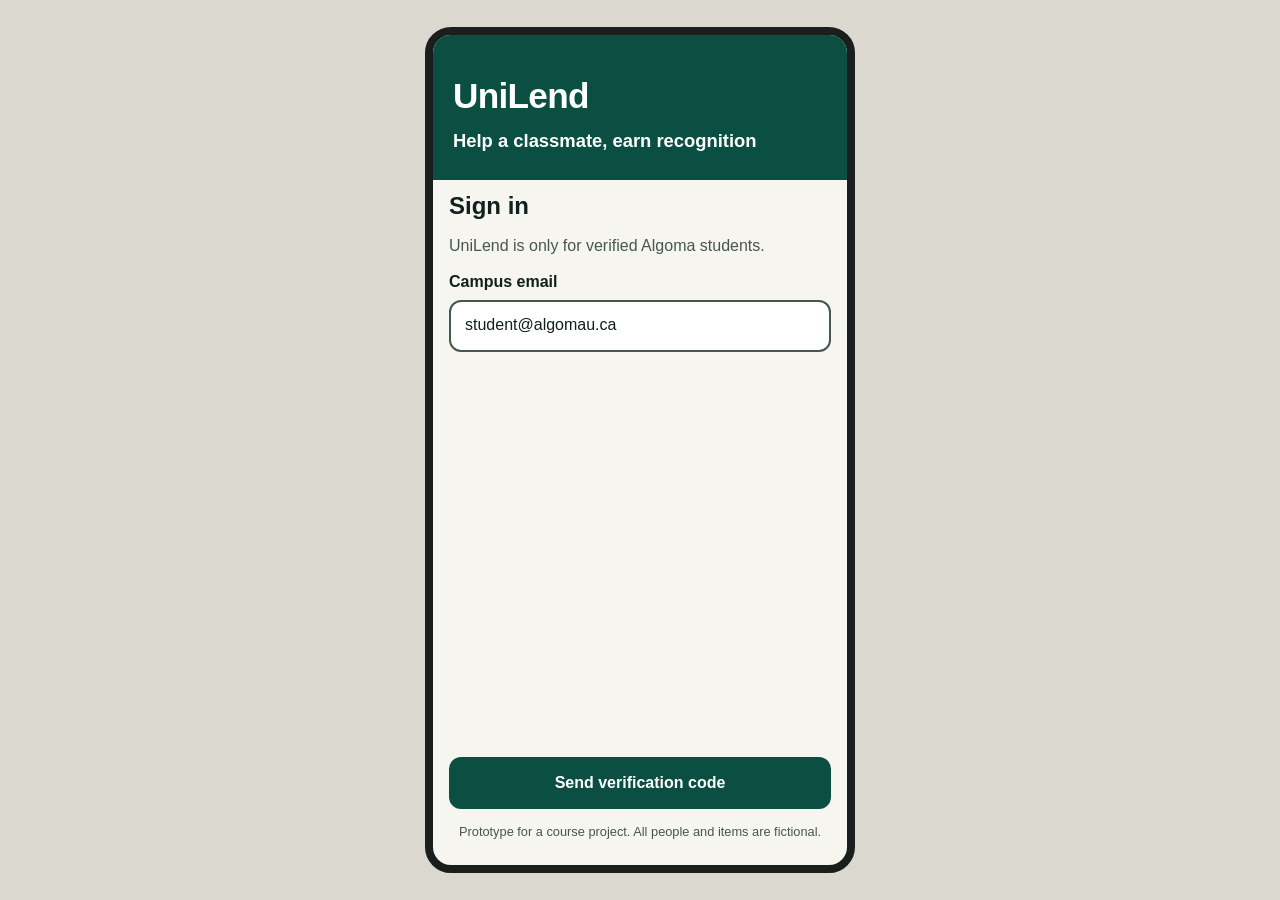
==== index.html @ 725a77ce "Publish UniLend P2 prototype Static mobile web prototype for COSC 2596 usability testing. All people" ====
<!doctype html>
<html lang="en-CA">
<head>
  <meta charset="utf-8">
  <meta name="viewport" content="width=device-width, initial-scale=1, viewport-fit=cover">
  <meta name="theme-color" content="#0B4F43">
  <meta name="robots" content="noindex">
  <title>UniLend</title>
  <link rel="icon" href="data:,">
  <link rel="stylesheet" href="css/app.css">
</head>
<body>
  <div class="phone">
    <main id="screen"></main>
    <nav id="tabs" aria-label="Main"></nav>
    <div id="toast" role="status" aria-live="polite"></div>
  </div>
  <noscript>UniLend needs JavaScript turned on.</noscript>
  <script src="js/config.js"></script>
  <script src="js/rewards.js"></script>
  <script src="js/data.js"></script>
  <script src="js/store.js"></script>
  <script src="js/app.js"></script>
</body>
</html>
---- css/app.css ----
:root {
  --ink: #10201C;
  --ink-soft: #46574F;
  --paper: #F7F5EF;
  --card: #FFFFFF;
  --line: #CFD3C8;
  --brand: #0B4F43;
  --brand-ink: #FFFFFF;
  --brand-tint: #DDEFE8;
  --chain: #8A3B00;
  --chain-tint: #FBE9D7;
  --danger: #A0241C;
  --danger-tint: #FBE4E1;
  --camera: #0D1412;
  --radius: 14px;
  --tap: 48px;
  font-family: -apple-system, BlinkMacSystemFont, "Segoe UI", Roboto, Helvetica, Arial, sans-serif;
  color-scheme: light;
}

* { box-sizing: border-box; }
html, body { margin: 0; height: 100%; background: #DAD8CF; color: var(--ink); }
body { font-size: 16px; line-height: 1.4; -webkit-text-size-adjust: 100%; }
h1, h2, h3, p { margin: 0; }
h1 { font-size: 1.5rem; line-height: 1.2; }
h2 { font-size: 1.05rem; }
h1:focus { outline: none; }
button, input { font: inherit; color: inherit; }
button { cursor: pointer; }
:focus-visible { outline: 3px solid #C25A00; outline-offset: 2px; }

.phone {
  position: relative;
  display: flex;
  flex-direction: column;
  width: 100%;
  max-width: 430px;
  height: 100dvh;
  margin: 0 auto;
  background: var(--paper);
  overflow: hidden;
}
@media (min-width: 600px) and (min-height: 700px) {
  body { display: flex; align-items: center; justify-content: center; }
  .phone { height: min(860px, 94vh); border-radius: 26px; border: 8px solid #1A1F1D; }
}

#screen { flex: 1; overflow-y: auto; -webkit-overflow-scrolling: touch; display: flex; flex-direction: column; }
.page { display: flex; flex-direction: column; gap: 14px; padding: 12px 16px 24px; flex: 1; }
.grow { flex: 1; }
.muted { color: var(--ink-soft); }
.small { font-size: .875rem; }
.center { text-align: center; }

/* Header */
.hdr { position: sticky; top: 0; z-index: 2; display: flex; align-items: center; gap: 6px; min-height: 56px; padding: 4px 8px; background: var(--paper); border-bottom: 1px solid var(--line); }
.hdr h1 { font-size: 1.15rem; flex: 1; }
.iconbtn { display: inline-flex; align-items: center; justify-content: center; width: var(--tap); height: var(--tap); padding: 0; background: none; border: 0; border-radius: 12px; }
.iconbtn svg { width: 24px; height: 24px; }
.home-hdr { display: flex; align-items: center; gap: 12px; padding: 12px 16px 4px; }
.home-hdr h1 { flex: 1; }
.brand { font-size: 1.5rem; font-weight: 800; letter-spacing: -.02em; color: var(--brand); }

/* Buttons */
.btn { display: flex; align-items: center; justify-content: center; gap: 8px; width: 100%; min-height: 52px; padding: 10px 16px; border-radius: 12px; border: 2px solid var(--brand); background: var(--card); color: var(--brand); font-weight: 700; text-align: center; }
.btn.primary { background: var(--brand); color: var(--brand-ink); }
.btn.quiet { border-color: transparent; background: none; font-weight: 600; text-decoration: underline; min-height: var(--tap); }
.btn.danger { border-color: var(--danger); color: var(--danger); }
.btn[disabled] { border-color: var(--line); background: #E7E6DF; color: var(--ink-soft); cursor: default; }
.actions { display: flex; flex-direction: column; gap: 8px; margin-top: auto; padding-top: 8px; }

/* Cards and rows */
.card { background: var(--card); border: 1px solid var(--line); border-radius: var(--radius); padding: 14px; display: flex; flex-direction: column; gap: 8px; }
button.card, button.row { width: 100%; text-align: left; }
.row { display: flex; align-items: center; gap: 12px; min-height: 72px; padding: 10px 12px; background: var(--card); border: 1px solid var(--line); border-radius: var(--radius); }
.row .body { flex: 1; min-width: 0; }
.row .title { font-weight: 700; display: block; }
.row .sub { color: var(--ink-soft); font-size: .875rem; display: block; }
.list { display: flex; flex-direction: column; gap: 8px; }
.thumb { flex: none; display: flex; align-items: center; justify-content: center; width: 48px; height: 48px; border-radius: 12px; background: var(--brand-tint); color: var(--brand); }
.thumb svg { width: 26px; height: 26px; }
.chev { flex: none; width: 20px; height: 20px; color: var(--ink-soft); }
.alert-row { background: var(--brand); color: var(--brand-ink); border-color: var(--brand); }
.alert-row .sub, .alert-row .chev { color: #DDEFE8; }
.alert-row .thumb { background: #FFFFFF; }
.pill { display: inline-block; padding: 2px 8px; border-radius: 99px; font-size: .78rem; font-weight: 700; background: var(--brand-tint); color: var(--brand); }
.pill.warn { background: var(--chain-tint); color: var(--chain); }
.pill.off { background: #E7E6DF; color: var(--ink-soft); }
.kv { display: grid; grid-template-columns: auto 1fr; gap: 6px 14px; margin: 0; }
.kv dt { color: var(--ink-soft); }
.kv dd { margin: 0; font-weight: 600; text-align: right; }

/* Search and chips */
.field { display: flex; flex-direction: column; gap: 6px; font-weight: 600; }
.input { width: 100%; min-height: 52px; padding: 10px 14px; border: 2px solid var(--ink-soft); border-radius: 12px; background: var(--card); font-weight: 400; }
.error { color: var(--danger); font-weight: 600; font-size: .9rem; }
.chips { display: flex; gap: 8px; overflow-x: auto; margin: 0 -16px; padding: 2px 16px 4px; scrollbar-width: none; }
.chips::-webkit-scrollbar { display: none; }
.chip { flex: none; min-height: 44px; padding: 0 14px; border-radius: 99px; border: 1.5px solid var(--ink-soft); background: var(--card); font-weight: 600; font-size: .9rem; }
.chip[aria-pressed="true"] { background: var(--ink); border-color: var(--ink); color: #FFF; }

/* Choice cards (pickup spots) */
.choice { display: flex; align-items: center; gap: 12px; min-height: 64px; padding: 10px 14px; background: var(--card); border: 2px solid var(--line); border-radius: var(--radius); cursor: pointer; }
.choice input { width: 22px; height: 22px; accent-color: var(--brand); flex: none; }
.choice:has(input:checked) { border-color: var(--brand); background: var(--brand-tint); }
.choice .title { font-weight: 700; display: block; }
.choice .sub { color: var(--ink-soft); font-size: .875rem; display: block; }

/* Confirmation states */
.state { display: flex; flex-direction: column; align-items: center; gap: 10px; padding: 18px 8px 4px; text-align: center; }
.state .mark { display: flex; align-items: center; justify-content: center; width: 72px; height: 72px; border-radius: 50%; background: var(--brand); color: #FFF; }
.state .mark svg { width: 38px; height: 38px; }
.state .mark.bad { background: var(--danger); }
.state .mark.wait { background: var(--brand-tint); color: var(--brand); }
.spin { width: 38px; height: 38px; border-radius: 50%; border: 4px solid #A9CFC2; border-top-color: var(--brand); animation: spin 1s linear infinite; }
@keyframes spin { to { transform: rotate(360deg); } }
.gain { font-weight: 800; color: var(--brand); }

/* Camera-style scan */
.scan { background: var(--camera); color: #FFF; flex: 1; display: flex; flex-direction: column; }
.scan .hdr { background: var(--camera); border-color: #2C3733; color: #FFF; }
.scan .page { align-items: center; text-align: center; }
.viewfinder { position: relative; width: min(78vw, 300px); aspect-ratio: 1; padding: 22px; margin: 8px 0; border: 0; background: #1F2A27; border-radius: 18px; color: #000; }
.viewfinder .qr { display: block; width: 100%; height: 100%; background: #FFF; padding: 10px; border-radius: 6px; }
.viewfinder::before, .viewfinder::after { content: ""; position: absolute; inset: 8px; border: 4px solid #6FE3C0; border-radius: 14px; pointer-events: none; clip-path: polygon(0 0, 22% 0, 22% 100%, 78% 100%, 78% 0, 100% 0, 100% 22%, 0 22%, 0 78%, 100% 78%, 100% 100%, 0 100%); }
.viewfinder::after { display: none; }
.scanline { position: absolute; left: 22px; right: 22px; top: 22px; height: 3px; background: #6FE3C0; animation: scanline 2.2s ease-in-out infinite alternate; pointer-events: none; }
@keyframes scanline { to { top: calc(100% - 25px); } }
.viewfinder.reading .scanline { animation: none; top: 50%; }
.scan .btn.quiet { color: #FFF; }
.scan .hint { color: #CFE3DC; }

/* Chain */
.chain-card { background: var(--chain-tint); border: 1.5px solid #E2B98F; border-radius: var(--radius); padding: 14px; display: flex; flex-direction: column; gap: 10px; }
.chain { display: flex; flex-wrap: wrap; align-items: center; gap: 4px; margin: 0; padding: 0; list-style: none; }
.chain li { display: flex; align-items: center; gap: 4px; font-weight: 700; font-size: .875rem; }
.chain .node { padding: 5px 10px; border-radius: 99px; background: #FFF; border: 1.5px solid var(--chain); color: var(--chain); }
.chain .node.me { background: var(--chain); color: #FFF; }
.chain .node.next { border-style: dashed; }
.chain li:not(:last-child)::after { content: "\2192"; color: var(--chain); }
.chain-count { font-weight: 800; color: var(--chain); }
button.chain-mini { display: flex; align-items: center; gap: 10px; width: 100%; min-height: 52px; padding: 8px 12px; text-align: left; background: var(--chain-tint); border: 1.5px solid #E2B98F; border-radius: 12px; color: var(--chain); font-weight: 700; font-size: .9rem; }
.chain-mini .chev { color: var(--chain); margin-left: auto; }

/* Rewards and community */
.balance { background: var(--brand); color: #FFF; border-radius: var(--radius); padding: 16px; display: flex; flex-direction: column; gap: 2px; }
.balance strong { font-size: 2.25rem; line-height: 1.1; }
.reward .cost { font-weight: 800; white-space: nowrap; color: var(--brand); }
.banner { display: flex; align-items: center; gap: 10px; height: 72px; padding: 10px 14px; border-radius: var(--radius); background: var(--ink); color: #FFF; font-weight: 700; }
.banner svg { flex: none; width: 24px; height: 24px; }
.stats { display: grid; grid-template-columns: repeat(3, 1fr); gap: 8px; }
.stat { background: var(--card); border: 1px solid var(--line); border-radius: 12px; padding: 10px 6px; text-align: center; }
.stat strong { display: block; font-size: 1.3rem; color: var(--brand); }
.stat span { font-size: .78rem; color: var(--ink-soft); display: block; line-height: 1.2; }
.seg { display: grid; grid-template-columns: 1fr 1fr; gap: 4px; padding: 4px; background: #E7E6DF; border-radius: 12px; }
.seg button { min-height: 44px; border: 0; border-radius: 9px; background: none; font-weight: 700; }
.seg button[aria-pressed="true"] { background: var(--card); box-shadow: 0 0 0 1.5px var(--ink); }
.board { list-style: none; margin: 0; padding: 0; background: var(--card); border: 1px solid var(--line); border-radius: var(--radius); }
.board li { display: flex; align-items: center; gap: 10px; min-height: 46px; padding: 6px 14px; border-bottom: 1px solid var(--line); }
.board li:last-child { border-bottom: 0; }
.board .rank { width: 24px; font-weight: 800; color: var(--ink-soft); }
.board .who { flex: 1; font-weight: 600; }
.board .me { background: var(--brand-tint); }
.wall { margin: 0; padding: 0; list-style: none; display: flex; flex-direction: column; gap: 8px; }
.wall li { padding: 10px 12px; background: var(--card); border-left: 4px solid var(--brand); border-radius: 0 10px 10px 0; font-size: .92rem; }
.section-title { margin-top: 6px; }
.footnote { font-size: .8rem; color: var(--ink-soft); text-align: center; }
details.card summary { min-height: 32px; font-weight: 700; cursor: pointer; }
details.card ul { margin: 6px 0 0; padding-left: 20px; }
.empty { padding: 20px 8px; text-align: center; }

/* Sign-in */
.welcome { background: var(--brand); color: #FFF; padding: 36px 20px 26px; display: flex; flex-direction: column; gap: 8px; }
.welcome .brand { color: #FFF; font-size: 2.2rem; }
.welcome p { font-size: 1.15rem; font-weight: 600; }

/* Bottom tabs */
#tabs { display: flex; flex: none; background: var(--card); border-top: 1px solid var(--line); padding-bottom: env(safe-area-inset-bottom); }
#tabs[hidden] { display: none; }
.tab { position: relative; flex: 1; display: flex; flex-direction: column; align-items: center; justify-content: center; gap: 2px; min-height: 58px; background: none; border: 0; font-size: .75rem; font-weight: 600; color: var(--ink-soft); }
.tab svg { width: 24px; height: 24px; }
.tab[aria-current="page"] { color: var(--brand); font-weight: 800; box-shadow: inset 0 3px 0 var(--brand); }
.badge { position: absolute; top: 5px; left: calc(50% + 6px); min-width: 18px; height: 18px; padding: 0 4px; border-radius: 9px; background: var(--danger); color: #FFF; font-size: .7rem; font-weight: 800; line-height: 18px; text-align: center; }

/* Toast */
/* Sits under the header, clear of the bottom action buttons. Taps pass through unless it has a button. */
#toast { position: absolute; left: 12px; right: 12px; top: 62px; z-index: 5; pointer-events: none; }
.toast-box { display: flex; align-items: center; gap: 10px; padding: 10px 14px; min-height: 52px; background: var(--ink); color: #FFF; border-radius: 12px; font-weight: 600; box-shadow: 0 6px 20px rgba(0,0,0,.3); }
.toast-box span { flex: 1; }
.toast-box button { pointer-events: auto; min-height: 44px; padding: 0 10px; background: none; border: 1.5px solid #FFF; border-radius: 8px; color: #FFF; font-weight: 700; }

@media (prefers-reduced-motion: reduce) {
  .spin, .scanline { animation: none; }
}
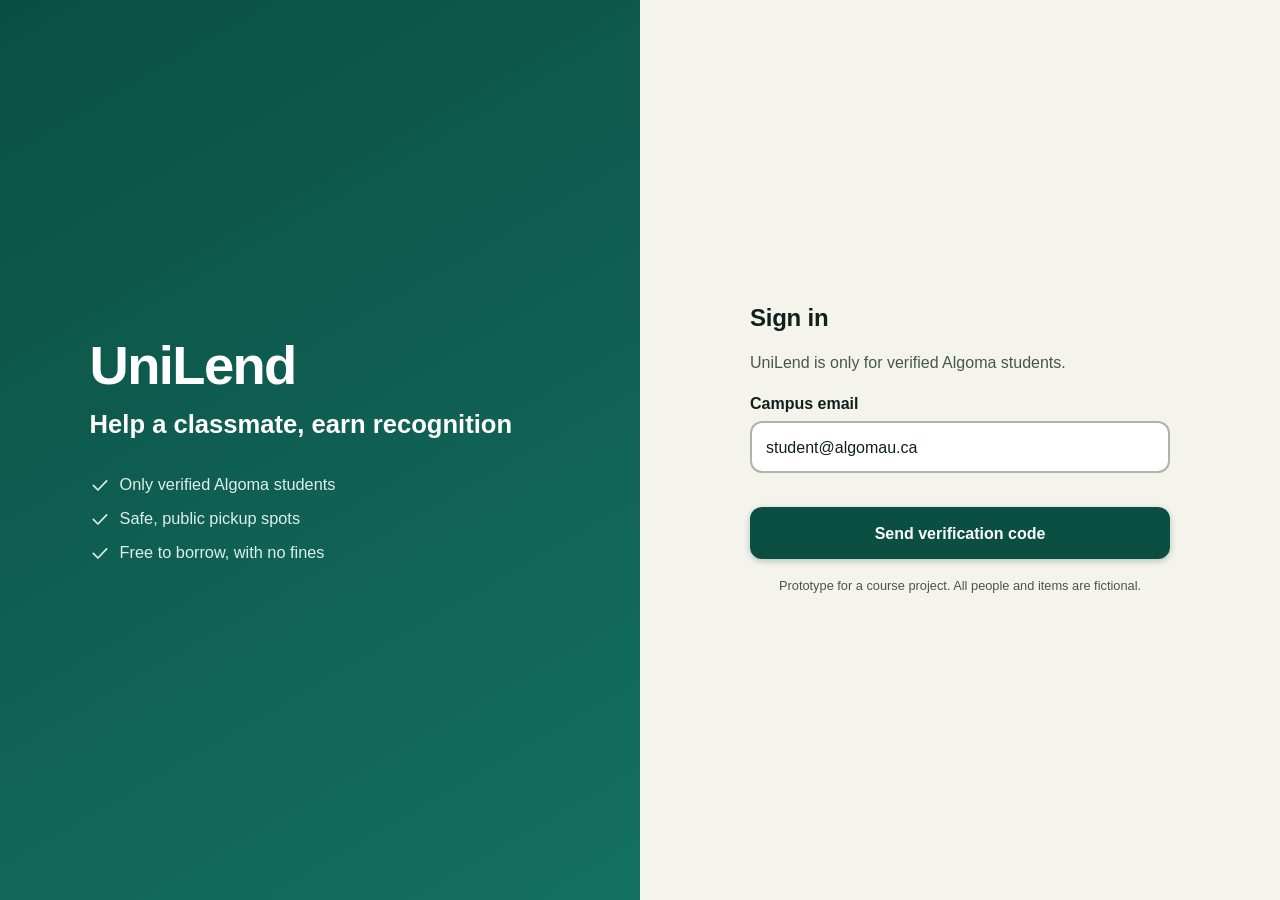
==== commit 67b8cf5a: "Make the prototype responsive and refine the UI Phones and tablets use bottom tabs. Desktops get a s" ====
--- a/index.html
+++ b/index.html
@@ -10,9 +10,9 @@
   <link rel="stylesheet" href="css/app.css">
 </head>
 <body>
-  <div class="phone">
+  <div class="shell">
+    <nav id="tabs" aria-label="Main"></nav>
     <main id="screen"></main>
-    <nav id="tabs" aria-label="Main"></nav>
     <div id="toast" role="status" aria-live="polite"></div>
   </div>
   <noscript>UniLend needs JavaScript turned on.</noscript>
--- a/css/app.css
+++ b/css/app.css
@@ -1,194 +1,305 @@
+/* UniLend responsive styles.
+   Phone first. 700px and up: tablet, wider content, bottom tabs stay.
+   1024px and up: desktop, left sidebar and multi-column pages. */
 :root {
   --ink: #10201C;
   --ink-soft: #46574F;
-  --paper: #F7F5EF;
+  --paper: #F4F3EC;
   --card: #FFFFFF;
-  --line: #CFD3C8;
+  --line: #D5D8CE;
+  --line-strong: #AEB4A8;
   --brand: #0B4F43;
+  --brand-hover: #083D34;
   --brand-ink: #FFFFFF;
   --brand-tint: #DDEFE8;
   --chain: #8A3B00;
-  --chain-tint: #FBE9D7;
+  --chain-line: #E2B98F;
+  --chain-tint: #FBEBDB;
   --danger: #A0241C;
   --danger-tint: #FBE4E1;
   --camera: #0D1412;
-  --radius: 14px;
+  --radius: 16px;
+  --radius-s: 12px;
   --tap: 48px;
+  --shadow: 0 1px 2px rgba(16, 32, 28, .05), 0 2px 8px rgba(16, 32, 28, .05);
+  --shadow-lift: 0 2px 4px rgba(16, 32, 28, .07), 0 10px 24px rgba(16, 32, 28, .1);
+  --flow-width: 560px;
+  --wide-width: 1120px;
   font-family: -apple-system, BlinkMacSystemFont, "Segoe UI", Roboto, Helvetica, Arial, sans-serif;
   color-scheme: light;
 }
 
 * { box-sizing: border-box; }
-html, body { margin: 0; height: 100%; background: #DAD8CF; color: var(--ink); }
-body { font-size: 16px; line-height: 1.4; -webkit-text-size-adjust: 100%; }
+html, body { margin: 0; height: 100%; background: var(--paper); color: var(--ink); }
+body { font-size: 16px; line-height: 1.45; -webkit-text-size-adjust: 100%; -webkit-font-smoothing: antialiased; }
 h1, h2, h3, p { margin: 0; }
-h1 { font-size: 1.5rem; line-height: 1.2; }
-h2 { font-size: 1.05rem; }
+h1 { font-size: 1.2rem; line-height: 1.2; letter-spacing: -.01em; }
+h2 { font-size: 1.08rem; line-height: 1.3; letter-spacing: -.005em; }
 h1:focus { outline: none; }
 button, input { font: inherit; color: inherit; }
+button, a, label.choice { -webkit-tap-highlight-color: transparent; }
 button { cursor: pointer; }
 :focus-visible { outline: 3px solid #C25A00; outline-offset: 2px; }
 
-.phone {
-  position: relative;
-  display: flex;
-  flex-direction: column;
-  width: 100%;
-  max-width: 430px;
-  height: 100dvh;
-  margin: 0 auto;
-  background: var(--paper);
-  overflow: hidden;
-}
-@media (min-width: 600px) and (min-height: 700px) {
-  body { display: flex; align-items: center; justify-content: center; }
-  .phone { height: min(860px, 94vh); border-radius: 26px; border: 8px solid #1A1F1D; }
-}
-
-#screen { flex: 1; overflow-y: auto; -webkit-overflow-scrolling: touch; display: flex; flex-direction: column; }
-.page { display: flex; flex-direction: column; gap: 14px; padding: 12px 16px 24px; flex: 1; }
-.grow { flex: 1; }
+.only-desktop { display: none !important; }
+
+/* ---------- App frame ---------- */
+.shell { position: relative; display: flex; flex-direction: column; width: 100%; height: 100dvh; overflow: hidden; }
+#screen { order: 1; flex: 1; min-height: 0; overflow-y: auto; -webkit-overflow-scrolling: touch; display: flex; flex-direction: column; }
+#tabs { order: 2; }
+#screen.enter > * { animation: enter .18s ease-out; }
+@keyframes enter { from { opacity: 0; transform: translateY(4px); } to { opacity: 1; transform: none; } }
+
+.page { display: flex; flex-direction: column; gap: 14px; width: 100%; max-width: var(--flow-width); margin: 0 auto; padding: 16px 16px 24px; flex: 1; }
+.page.wide { max-width: var(--wide-width); }
 .muted { color: var(--ink-soft); }
 .small { font-size: .875rem; }
-.center { text-align: center; }
-
-/* Header */
-.hdr { position: sticky; top: 0; z-index: 2; display: flex; align-items: center; gap: 6px; min-height: 56px; padding: 4px 8px; background: var(--paper); border-bottom: 1px solid var(--line); }
-.hdr h1 { font-size: 1.15rem; flex: 1; }
-.iconbtn { display: inline-flex; align-items: center; justify-content: center; width: var(--tap); height: var(--tap); padding: 0; background: none; border: 0; border-radius: 12px; }
+.section-title { margin-top: 8px; }
+.split, .col { display: flex; flex-direction: column; gap: 14px; }
+
+/* ---------- Headers ---------- */
+.hdr { position: sticky; top: 0; z-index: 2; display: flex; align-items: center; gap: 4px; min-height: 58px; padding: 5px max(8px, calc((100% - var(--flow-width)) / 2 + 4px)); background: rgba(244, 243, 236, .94); backdrop-filter: blur(8px); border-bottom: 1px solid var(--line); flex: none; }
+.hdr h1 { flex: 1; }
+.hdr.wide { padding-inline: max(16px, calc((100% - var(--wide-width)) / 2 + 16px)); }
+.iconbtn { display: inline-flex; align-items: center; justify-content: center; flex: none; width: var(--tap); height: var(--tap); padding: 0; background: none; border: 0; border-radius: var(--radius-s); }
 .iconbtn svg { width: 24px; height: 24px; }
-.home-hdr { display: flex; align-items: center; gap: 12px; padding: 12px 16px 4px; }
-.home-hdr h1 { flex: 1; }
-.brand { font-size: 1.5rem; font-weight: 800; letter-spacing: -.02em; color: var(--brand); }
-
-/* Buttons */
-.btn { display: flex; align-items: center; justify-content: center; gap: 8px; width: 100%; min-height: 52px; padding: 10px 16px; border-radius: 12px; border: 2px solid var(--brand); background: var(--card); color: var(--brand); font-weight: 700; text-align: center; }
-.btn.primary { background: var(--brand); color: var(--brand-ink); }
-.btn.quiet { border-color: transparent; background: none; font-weight: 600; text-decoration: underline; min-height: var(--tap); }
+.home-hdr { display: flex; align-items: center; gap: 12px; width: 100%; max-width: var(--wide-width); margin: 0 auto; padding: 12px 16px 0; flex: none; }
+.home-hdr h1 { flex: 1; font-size: 1.5rem; }
+.brand { font-weight: 800; letter-spacing: -.03em; color: var(--brand); }
+
+/* ---------- Buttons ---------- */
+.btn { display: flex; align-items: center; justify-content: center; gap: 8px; width: 100%; min-height: 52px; padding: 10px 18px; border-radius: var(--radius-s); border: 2px solid var(--brand); background: var(--card); color: var(--brand); font-weight: 700; text-align: center; text-decoration: none; transition: background-color .12s, transform .08s, box-shadow .12s; }
+.btn:active { transform: scale(.985); }
+.btn.primary { background: var(--brand); color: var(--brand-ink); box-shadow: 0 2px 6px rgba(11, 79, 67, .28); }
+.btn.quiet { border-color: transparent; background: none; font-weight: 600; text-decoration: underline; text-underline-offset: 3px; min-height: var(--tap); }
 .btn.danger { border-color: var(--danger); color: var(--danger); }
-.btn[disabled] { border-color: var(--line); background: #E7E6DF; color: var(--ink-soft); cursor: default; }
-.actions { display: flex; flex-direction: column; gap: 8px; margin-top: auto; padding-top: 8px; }
-
-/* Cards and rows */
-.card { background: var(--card); border: 1px solid var(--line); border-radius: var(--radius); padding: 14px; display: flex; flex-direction: column; gap: 8px; }
-button.card, button.row { width: 100%; text-align: left; }
-.row { display: flex; align-items: center; gap: 12px; min-height: 72px; padding: 10px 12px; background: var(--card); border: 1px solid var(--line); border-radius: var(--radius); }
+.actions { display: flex; flex-direction: column; gap: 8px; margin-top: auto; padding-top: 12px; position: sticky; bottom: 0; z-index: 1; margin-inline: -16px; margin-bottom: -24px; padding-inline: 16px; padding-bottom: 16px; background: linear-gradient(to bottom, rgba(244, 243, 236, 0), var(--paper) 14px); }
+.actions.plain { position: static; background: none; }
+
+/* ---------- Cards and rows ---------- */
+.card { background: var(--card); border: 1px solid var(--line); border-radius: var(--radius); padding: 16px; display: flex; flex-direction: column; gap: 10px; box-shadow: var(--shadow); }
+button.row { width: 100%; text-align: left; }
+.row { display: flex; align-items: center; gap: 12px; min-height: 76px; padding: 12px; background: var(--card); border: 1px solid var(--line); border-radius: var(--radius); box-shadow: var(--shadow); transition: box-shadow .14s, transform .14s, border-color .14s; }
+button.row:active { transform: scale(.992); }
 .row .body { flex: 1; min-width: 0; }
-.row .title { font-weight: 700; display: block; }
-.row .sub { color: var(--ink-soft); font-size: .875rem; display: block; }
-.list { display: flex; flex-direction: column; gap: 8px; }
-.thumb { flex: none; display: flex; align-items: center; justify-content: center; width: 48px; height: 48px; border-radius: 12px; background: var(--brand-tint); color: var(--brand); }
+.row .title { font-weight: 700; display: block; line-height: 1.28; }
+.row .sub { color: var(--ink-soft); font-size: .875rem; display: block; margin-top: 2px; }
+.row.compact { min-height: 58px; }
+.list { display: flex; flex-direction: column; gap: 10px; }
+.thumb { flex: none; display: flex; align-items: center; justify-content: center; width: 50px; height: 50px; border-radius: 14px; background: var(--brand-tint); color: var(--brand); }
 .thumb svg { width: 26px; height: 26px; }
+.thumb:has(.i-bolt) { background: #FCEFC9; color: #6F4E00; }
+.thumb:has(.i-plug) { background: #DCE9FA; color: #174A86; }
+.thumb:has(.i-book) { background: #EAE3F8; color: #4B2E8A; }
+.thumb:has(.i-flask) { background: #D9F0F0; color: #0C5356; }
+.thumb:has(.i-umbrella) { background: #E3E6F7; color: #2F3A86; }
+.thumb:has(.i-calc) { background: #F7E2DB; color: #7F3213; }
+.thumb:has(.i-people) { background: var(--chain-tint); color: var(--chain); }
 .chev { flex: none; width: 20px; height: 20px; color: var(--ink-soft); }
-.alert-row { background: var(--brand); color: var(--brand-ink); border-color: var(--brand); }
+.alert-row { background: var(--brand); color: var(--brand-ink); border-color: var(--brand); box-shadow: 0 4px 14px rgba(11, 79, 67, .3); }
 .alert-row .sub, .alert-row .chev { color: #DDEFE8; }
 .alert-row .thumb { background: #FFFFFF; }
-.pill { display: inline-block; padding: 2px 8px; border-radius: 99px; font-size: .78rem; font-weight: 700; background: var(--brand-tint); color: var(--brand); }
-.pill.warn { background: var(--chain-tint); color: var(--chain); }
-.pill.off { background: #E7E6DF; color: var(--ink-soft); }
-.kv { display: grid; grid-template-columns: auto 1fr; gap: 6px 14px; margin: 0; }
+.pill { display: inline-block; flex: none; padding: 3px 9px; border-radius: 99px; font-size: .78rem; font-weight: 700; background: var(--brand-tint); color: var(--brand); }
+.kv { display: grid; grid-template-columns: auto 1fr; gap: 8px 14px; margin: 0; padding-top: 10px; border-top: 1px solid var(--line); }
 .kv dt { color: var(--ink-soft); }
 .kv dd { margin: 0; font-weight: 600; text-align: right; }
-
-/* Search and chips */
+.card.kv { padding-top: 16px; border-top: 1px solid var(--line); }
+
+/* ---------- Search, fields and chips ---------- */
 .field { display: flex; flex-direction: column; gap: 6px; font-weight: 600; }
-.input { width: 100%; min-height: 52px; padding: 10px 14px; border: 2px solid var(--ink-soft); border-radius: 12px; background: var(--card); font-weight: 400; }
+.input { width: 100%; min-height: 52px; padding: 10px 14px; border: 2px solid var(--line-strong); border-radius: var(--radius-s); background: var(--card); font-weight: 400; transition: border-color .12s; }
+.input:focus { border-color: var(--brand); outline: none; box-shadow: 0 0 0 3px var(--brand-tint); }
+.input::placeholder { color: var(--ink-soft); }
+.searchbox { position: relative; display: block; }
+.searchbox svg { position: absolute; left: 14px; top: 15px; width: 22px; height: 22px; color: var(--ink-soft); pointer-events: none; }
+.searchbox .input { padding-left: 46px; }
 .error { color: var(--danger); font-weight: 600; font-size: .9rem; }
-.chips { display: flex; gap: 8px; overflow-x: auto; margin: 0 -16px; padding: 2px 16px 4px; scrollbar-width: none; }
+.chips { display: flex; gap: 8px; overflow-x: auto; margin: 0 -16px; padding: 2px 16px 4px; scrollbar-width: none; flex: none; }
 .chips::-webkit-scrollbar { display: none; }
-.chip { flex: none; min-height: 44px; padding: 0 14px; border-radius: 99px; border: 1.5px solid var(--ink-soft); background: var(--card); font-weight: 600; font-size: .9rem; }
+.chip { flex: none; min-height: 44px; padding: 0 16px; border-radius: 99px; border: 1.5px solid var(--line-strong); background: var(--card); font-weight: 600; font-size: .9rem; transition: background-color .12s; }
 .chip[aria-pressed="true"] { background: var(--ink); border-color: var(--ink); color: #FFF; }
 
-/* Choice cards (pickup spots) */
-.choice { display: flex; align-items: center; gap: 12px; min-height: 64px; padding: 10px 14px; background: var(--card); border: 2px solid var(--line); border-radius: var(--radius); cursor: pointer; }
+/* ---------- Pickup-spot choices ---------- */
+.choice { display: flex; align-items: center; gap: 12px; min-height: 68px; padding: 10px 14px; background: var(--card); border: 2px solid var(--line); border-radius: var(--radius); cursor: pointer; transition: border-color .12s, background-color .12s; }
 .choice input { width: 22px; height: 22px; accent-color: var(--brand); flex: none; }
 .choice:has(input:checked) { border-color: var(--brand); background: var(--brand-tint); }
 .choice .title { font-weight: 700; display: block; }
 .choice .sub { color: var(--ink-soft); font-size: .875rem; display: block; }
-
-/* Confirmation states */
-.state { display: flex; flex-direction: column; align-items: center; gap: 10px; padding: 18px 8px 4px; text-align: center; }
-.state .mark { display: flex; align-items: center; justify-content: center; width: 72px; height: 72px; border-radius: 50%; background: var(--brand); color: #FFF; }
+.zones { border: 0; padding: 0; margin: 0; min-width: 0; }
+.zones legend { padding: 0; margin-bottom: 10px; width: 100%; }
+
+/* ---------- Confirmation states ---------- */
+.state { display: flex; flex-direction: column; align-items: center; gap: 10px; padding: 22px 8px 8px; text-align: center; }
+.state h2 { font-size: 1.35rem; }
+.state .mark { display: flex; align-items: center; justify-content: center; width: 76px; height: 76px; border-radius: 50%; background: var(--brand); color: #FFF; box-shadow: 0 0 0 8px var(--brand-tint); margin-bottom: 8px; }
 .state .mark svg { width: 38px; height: 38px; }
-.state .mark.bad { background: var(--danger); }
-.state .mark.wait { background: var(--brand-tint); color: var(--brand); }
+.state .mark.bad { background: var(--danger); box-shadow: 0 0 0 8px var(--danger-tint); }
+.state .mark.wait { background: var(--brand-tint); color: var(--brand); box-shadow: none; }
+#screen.enter .state .mark { animation: pop .28s cubic-bezier(.2, 1.4, .4, 1); }
+@keyframes pop { from { transform: scale(.7); } to { transform: scale(1); } }
 .spin { width: 38px; height: 38px; border-radius: 50%; border: 4px solid #A9CFC2; border-top-color: var(--brand); animation: spin 1s linear infinite; }
 @keyframes spin { to { transform: rotate(360deg); } }
-.gain { font-weight: 800; color: var(--brand); }
-
-/* Camera-style scan */
+.gain { display: inline-block; padding: 5px 14px; border-radius: 99px; background: var(--brand-tint); font-weight: 800; color: var(--brand); }
+
+/* ---------- Camera-style scan ---------- */
 .scan { background: var(--camera); color: #FFF; flex: 1; display: flex; flex-direction: column; }
-.scan .hdr { background: var(--camera); border-color: #2C3733; color: #FFF; }
+.scan .hdr { background: var(--camera); border-color: #2C3733; color: #FFF; backdrop-filter: none; }
 .scan .page { align-items: center; text-align: center; }
-.viewfinder { position: relative; width: min(78vw, 300px); aspect-ratio: 1; padding: 22px; margin: 8px 0; border: 0; background: #1F2A27; border-radius: 18px; color: #000; }
+.viewfinder { position: relative; width: min(78vw, 300px); aspect-ratio: 1; padding: 22px; margin: 8px 0; border: 0; background: #1F2A27; border-radius: 20px; color: #000; flex: none; }
 .viewfinder .qr { display: block; width: 100%; height: 100%; background: #FFF; padding: 10px; border-radius: 6px; }
-.viewfinder::before, .viewfinder::after { content: ""; position: absolute; inset: 8px; border: 4px solid #6FE3C0; border-radius: 14px; pointer-events: none; clip-path: polygon(0 0, 22% 0, 22% 100%, 78% 100%, 78% 0, 100% 0, 100% 22%, 0 22%, 0 78%, 100% 78%, 100% 100%, 0 100%); }
-.viewfinder::after { display: none; }
-.scanline { position: absolute; left: 22px; right: 22px; top: 22px; height: 3px; background: #6FE3C0; animation: scanline 2.2s ease-in-out infinite alternate; pointer-events: none; }
+.viewfinder::before { content: ""; position: absolute; inset: 8px; border: 4px solid #6FE3C0; border-radius: 14px; pointer-events: none; clip-path: polygon(0 0, 22% 0, 22% 100%, 78% 100%, 78% 0, 100% 0, 100% 22%, 0 22%, 0 78%, 100% 78%, 100% 100%, 0 100%); }
+.scanline { position: absolute; left: 22px; right: 22px; top: 22px; height: 3px; background: #6FE3C0; box-shadow: 0 0 10px #6FE3C0; animation: scanline 2.2s ease-in-out infinite alternate; pointer-events: none; }
 @keyframes scanline { to { top: calc(100% - 25px); } }
 .viewfinder.reading .scanline { animation: none; top: 50%; }
 .scan .btn.quiet { color: #FFF; }
 .scan .hint { color: #CFE3DC; }
-
-/* Chain */
-.chain-card { background: var(--chain-tint); border: 1.5px solid #E2B98F; border-radius: var(--radius); padding: 14px; display: flex; flex-direction: column; gap: 10px; }
+.scan .actions { background: none; width: calc(100% + 32px); }
+
+/* ---------- Help chain ---------- */
+.lead { font-size: 1.5rem; line-height: 1.2; letter-spacing: -.015em; }
+.chain-card { background: var(--chain-tint); border: 1.5px solid var(--chain-line); border-radius: var(--radius); padding: 16px; display: flex; flex-direction: column; gap: 12px; }
 .chain { display: flex; flex-wrap: wrap; align-items: center; gap: 4px; margin: 0; padding: 0; list-style: none; }
 .chain li { display: flex; align-items: center; gap: 4px; font-weight: 700; font-size: .875rem; }
-.chain .node { padding: 5px 10px; border-radius: 99px; background: #FFF; border: 1.5px solid var(--chain); color: var(--chain); }
+.chain .node { padding: 6px 12px; border-radius: 99px; background: #FFF; border: 1.5px solid var(--chain); color: var(--chain); }
 .chain .node.me { background: var(--chain); color: #FFF; }
 .chain .node.next { border-style: dashed; }
 .chain li:not(:last-child)::after { content: "\2192"; color: var(--chain); }
 .chain-count { font-weight: 800; color: var(--chain); }
-button.chain-mini { display: flex; align-items: center; gap: 10px; width: 100%; min-height: 52px; padding: 8px 12px; text-align: left; background: var(--chain-tint); border: 1.5px solid #E2B98F; border-radius: 12px; color: var(--chain); font-weight: 700; font-size: .9rem; }
+button.chain-mini { display: flex; align-items: center; gap: 10px; width: 100%; min-height: 54px; padding: 8px 14px; text-align: left; background: var(--chain-tint); border: 1.5px solid var(--chain-line); border-radius: var(--radius-s); color: var(--chain); font-weight: 700; font-size: .92rem; }
+.chain-mini svg:first-child { width: 22px; height: 22px; flex: none; }
 .chain-mini .chev { color: var(--chain); margin-left: auto; }
 
-/* Rewards and community */
-.balance { background: var(--brand); color: #FFF; border-radius: var(--radius); padding: 16px; display: flex; flex-direction: column; gap: 2px; }
-.balance strong { font-size: 2.25rem; line-height: 1.1; }
+/* ---------- Rewards and community ---------- */
+.balance { background: linear-gradient(135deg, #0B4F43, #137061); color: #FFF; border-radius: var(--radius); padding: 18px 20px; display: flex; flex-direction: column; gap: 2px; box-shadow: 0 6px 18px rgba(11, 79, 67, .28); }
+.balance strong { font-size: 2.75rem; line-height: 1.05; letter-spacing: -.02em; }
 .reward .cost { font-weight: 800; white-space: nowrap; color: var(--brand); }
-.banner { display: flex; align-items: center; gap: 10px; height: 72px; padding: 10px 14px; border-radius: var(--radius); background: var(--ink); color: #FFF; font-weight: 700; }
-.banner svg { flex: none; width: 24px; height: 24px; }
+.banner { display: flex; align-items: center; gap: 10px; height: 72px; padding: 10px 16px; border-radius: var(--radius); background: var(--ink); color: #FFF; font-weight: 700; line-height: 1.25; }
+.banner svg { flex: none; width: 24px; height: 24px; color: #F4C860; }
 .stats { display: grid; grid-template-columns: repeat(3, 1fr); gap: 8px; }
-.stat { background: var(--card); border: 1px solid var(--line); border-radius: 12px; padding: 10px 6px; text-align: center; }
-.stat strong { display: block; font-size: 1.3rem; color: var(--brand); }
-.stat span { font-size: .78rem; color: var(--ink-soft); display: block; line-height: 1.2; }
-.seg { display: grid; grid-template-columns: 1fr 1fr; gap: 4px; padding: 4px; background: #E7E6DF; border-radius: 12px; }
+.stat { background: var(--card); border: 1px solid var(--line); border-radius: var(--radius-s); padding: 12px 6px; text-align: center; box-shadow: var(--shadow); }
+.stat strong { display: block; font-size: 1.45rem; line-height: 1.15; color: var(--brand); }
+.stat span { font-size: .78rem; color: var(--ink-soft); display: block; line-height: 1.2; margin-top: 3px; }
+.seg { display: grid; grid-template-columns: 1fr 1fr; gap: 4px; padding: 4px; background: #E4E3DA; border-radius: var(--radius-s); }
 .seg button { min-height: 44px; border: 0; border-radius: 9px; background: none; font-weight: 700; }
 .seg button[aria-pressed="true"] { background: var(--card); box-shadow: 0 0 0 1.5px var(--ink); }
-.board { list-style: none; margin: 0; padding: 0; background: var(--card); border: 1px solid var(--line); border-radius: var(--radius); }
-.board li { display: flex; align-items: center; gap: 10px; min-height: 46px; padding: 6px 14px; border-bottom: 1px solid var(--line); }
+.board { list-style: none; margin: 0; padding: 0; background: var(--card); border: 1px solid var(--line); border-radius: var(--radius); box-shadow: var(--shadow); overflow: hidden; }
+.board li { display: flex; align-items: center; gap: 10px; min-height: 48px; padding: 8px 16px; border-bottom: 1px solid var(--line); }
 .board li:last-child { border-bottom: 0; }
 .board .rank { width: 24px; font-weight: 800; color: var(--ink-soft); }
 .board .who { flex: 1; font-weight: 600; }
 .board .me { background: var(--brand-tint); }
-.wall { margin: 0; padding: 0; list-style: none; display: flex; flex-direction: column; gap: 8px; }
-.wall li { padding: 10px 12px; background: var(--card); border-left: 4px solid var(--brand); border-radius: 0 10px 10px 0; font-size: .92rem; }
-.section-title { margin-top: 6px; }
+.wall { margin: 0; padding: 0; list-style: none; display: grid; gap: 8px; }
+.wall li { padding: 12px 14px; background: var(--card); border: 1px solid var(--line); border-left: 4px solid var(--brand); border-radius: 4px var(--radius-s) var(--radius-s) 4px; font-size: .92rem; }
 .footnote { font-size: .8rem; color: var(--ink-soft); text-align: center; }
-details.card summary { min-height: 32px; font-weight: 700; cursor: pointer; }
+details.card summary { min-height: 28px; font-weight: 700; cursor: pointer; }
 details.card ul { margin: 6px 0 0; padding-left: 20px; }
-.empty { padding: 20px 8px; text-align: center; }
-
-/* Sign-in */
-.welcome { background: var(--brand); color: #FFF; padding: 36px 20px 26px; display: flex; flex-direction: column; gap: 8px; }
-.welcome .brand { color: #FFF; font-size: 2.2rem; }
-.welcome p { font-size: 1.15rem; font-weight: 600; }
-
-/* Bottom tabs */
+.empty { padding: 22px 12px; text-align: center; align-items: center; }
+.btn.fit { width: auto; min-height: 44px; flex: none; }
+
+/* ---------- Sign-in ---------- */
+.auth { display: flex; flex-direction: column; flex: 1; }
+.welcome { background: linear-gradient(150deg, #0B4F43, #137061); color: #FFF; padding: 30px 20px 24px; display: flex; flex-direction: column; gap: 6px; flex: none; }
+.welcome .brand { color: #FFF; font-size: 2.2rem; line-height: 1.1; }
+.welcome .line { font-size: 1.15rem; font-weight: 600; }
+.perks-free { display: none; }
+.auth h1 { font-size: 1.5rem; }
+.auth .actions { position: static; margin-inline: 0; margin-bottom: 0; padding: 8px 0 0; background: none; }
+
+/* ---------- Tabs ---------- */
 #tabs { display: flex; flex: none; background: var(--card); border-top: 1px solid var(--line); padding-bottom: env(safe-area-inset-bottom); }
 #tabs[hidden] { display: none; }
-.tab { position: relative; flex: 1; display: flex; flex-direction: column; align-items: center; justify-content: center; gap: 2px; min-height: 58px; background: none; border: 0; font-size: .75rem; font-weight: 600; color: var(--ink-soft); }
+.tab { position: relative; flex: 1; display: flex; flex-direction: column; align-items: center; justify-content: center; gap: 2px; min-height: 60px; background: none; border: 0; font-size: .75rem; font-weight: 600; color: var(--ink-soft); transition: color .12s, background-color .12s; }
 .tab svg { width: 24px; height: 24px; }
 .tab[aria-current="page"] { color: var(--brand); font-weight: 800; box-shadow: inset 0 3px 0 var(--brand); }
 .badge { position: absolute; top: 5px; left: calc(50% + 6px); min-width: 18px; height: 18px; padding: 0 4px; border-radius: 9px; background: var(--danger); color: #FFF; font-size: .7rem; font-weight: 800; line-height: 18px; text-align: center; }
 
-/* Toast */
-/* Sits under the header, clear of the bottom action buttons. Taps pass through unless it has a button. */
-#toast { position: absolute; left: 12px; right: 12px; top: 62px; z-index: 5; pointer-events: none; }
-.toast-box { display: flex; align-items: center; gap: 10px; padding: 10px 14px; min-height: 52px; background: var(--ink); color: #FFF; border-radius: 12px; font-weight: 600; box-shadow: 0 6px 20px rgba(0,0,0,.3); }
+/* ---------- Notices: under the header and clear of the action buttons. Taps pass through unless there is a button. ---------- */
+#toast { position: absolute; left: 12px; right: 12px; top: 64px; z-index: 5; pointer-events: none; display: flex; justify-content: center; }
+.toast-box { display: flex; align-items: center; gap: 10px; width: 100%; max-width: 520px; padding: 10px 14px; min-height: 52px; background: var(--ink); color: #FFF; border-radius: var(--radius-s); font-weight: 600; box-shadow: 0 8px 24px rgba(0, 0, 0, .28); animation: enter .18s ease-out; }
 .toast-box span { flex: 1; }
-.toast-box button { pointer-events: auto; min-height: 44px; padding: 0 10px; background: none; border: 1.5px solid #FFF; border-radius: 8px; color: #FFF; font-weight: 700; }
+.toast-box button { pointer-events: auto; min-height: 44px; padding: 0 12px; background: none; border: 1.5px solid #FFF; border-radius: 8px; color: #FFF; font-weight: 700; }
+
+/* ---------- Pointer devices ---------- */
+@media (hover: hover) {
+  button.row:hover { box-shadow: var(--shadow-lift); transform: translateY(-1px); border-color: var(--line-strong); }
+  button.row.alert-row:hover { border-color: var(--brand); }
+  .btn:hover { background: var(--brand-tint); }
+  .btn.primary:hover { background: var(--brand-hover); }
+  .btn.danger:hover { background: var(--danger-tint); }
+  .btn.quiet:hover { background: rgba(16, 32, 28, .05); }
+  .scan .btn.quiet:hover { background: rgba(255, 255, 255, .1); }
+  .chip:not([aria-pressed="true"]):hover { background: var(--brand-tint); }
+  .iconbtn:hover { background: rgba(16, 32, 28, .07); }
+  .scan .iconbtn:hover { background: rgba(255, 255, 255, .12); }
+  .choice:hover { border-color: var(--line-strong); }
+  .tab:not([aria-current="page"]):hover { color: var(--ink); background: var(--paper); }
+  button.chain-mini:hover { border-color: var(--chain); }
+}
+
+/* ---------- Tablet ---------- */
+@media (min-width: 700px) {
+  .page { padding: 24px 24px 32px; gap: 16px; }
+  .home-hdr { padding: 20px 24px 0; }
+  .hdr.wide { padding-inline: max(24px, calc((100% - var(--wide-width)) / 2 + 24px)); }
+  .chips { margin: 0; padding: 2px 0 4px; flex-wrap: wrap; overflow: visible; }
+  .grid-list { display: grid; grid-template-columns: repeat(auto-fill, minmax(300px, 1fr)); gap: 12px; }
+  .wall { grid-template-columns: repeat(auto-fill, minmax(280px, 1fr)); }
+  .actions { position: static; background: none; margin: 8px 0 0; padding: 0; }
+  .scan .actions { width: 100%; }
+  .state { padding-top: 32px; }
+  .split.two { display: grid; grid-template-columns: minmax(0, 1fr) minmax(0, 1fr); gap: 24px; align-items: start; }
+  .split.two > .span-all { grid-column: 1 / -1; }
+  #toast { top: 68px; }
+}
+
+/* ---------- Desktop ---------- */
+@media (min-width: 1024px) {
+  .only-desktop { display: flex !important; }
+  .only-mobile { display: none !important; }
+  span.only-desktop { display: inline !important; }
+
+  .shell { flex-direction: row; }
+  #tabs { order: 0; flex-direction: column; gap: 4px; width: 248px; height: 100%; padding: 22px 14px; border-top: 0; border-right: 1px solid var(--line); overflow-y: auto; }
+  #screen { order: 1; }
+  .side-brand { padding: 2px 12px 18px; font-size: 1.6rem; }
+  .tab { flex: none; flex-direction: row; justify-content: flex-start; gap: 12px; min-height: 48px; padding: 0 12px; border-radius: var(--radius-s); font-size: .96rem; }
+  .tab[aria-current="page"] { background: var(--brand-tint); box-shadow: none; }
+  .tab.push { margin-top: auto; }
+  .badge { position: static; margin-left: auto; }
+
+  .home-hdr { padding: 30px 32px 0; }
+  .home-hdr h1 { font-size: 1.85rem; letter-spacing: -.02em; }
+  .home-hdr .iconbtn { display: none; }
+  .page { padding: 28px 32px 40px; gap: 18px; }
+  .page.wide { padding-top: 22px; }
+  .hdr { min-height: 66px; padding-inline: max(16px, calc((100% - var(--flow-width)) / 2 + 28px)); }
+  .hdr.wide { padding-inline: max(32px, calc((100% - var(--wide-width)) / 2 + 32px)); }
+  .hdr h1 { font-size: 1.4rem; }
+  .split.two { gap: 32px; }
+  .sticky-col { position: sticky; top: 92px; }
+
+  /* Sign-in as a two-panel page */
+  .auth { flex-direction: row; min-height: 100%; }
+  .welcome { flex: 1 1 50%; justify-content: center; padding: 64px clamp(40px, 7vw, 110px); gap: 14px; }
+  .welcome .brand { font-size: 3.4rem; }
+  .welcome .line { font-size: 1.6rem; line-height: 1.25; }
+  .perks-free { display: flex; flex-direction: column; gap: 10px; margin: 18px 0 0; padding: 0; list-style: none; font-size: 1.02rem; color: #DDEFE8; }
+  .perks-free li { display: flex; align-items: center; gap: 10px; }
+  .perks-free svg { width: 20px; height: 20px; flex: none; }
+  .auth .page { flex: 1 1 50%; max-width: none; justify-content: center; padding: 64px clamp(40px, 7vw, 110px); }
+  .auth .page > * { width: 100%; max-width: 420px; margin-inline: auto; }
+  .auth .actions { margin-top: 8px; }
+
+  /* Scan: keep the camera centred on a large screen */
+  .viewfinder { width: min(46vh, 340px); }
+  .scan .hdr { padding-inline: 24px; }
+  .scan .page { justify-content: center; }
+  .scan .actions { width: 100%; max-width: var(--flow-width); }
+  #toast { left: 260px; top: 76px; }
+}
 
 @media (prefers-reduced-motion: reduce) {
-  .spin, .scanline { animation: none; }
-}
+  #screen.enter > *, #screen.enter .state .mark, .toast-box, .spin, .scanline { animation: none; }
+  .btn, .row, .chip, .choice, .tab { transition: none; }
+  button.row:hover { transform: none; }
+}
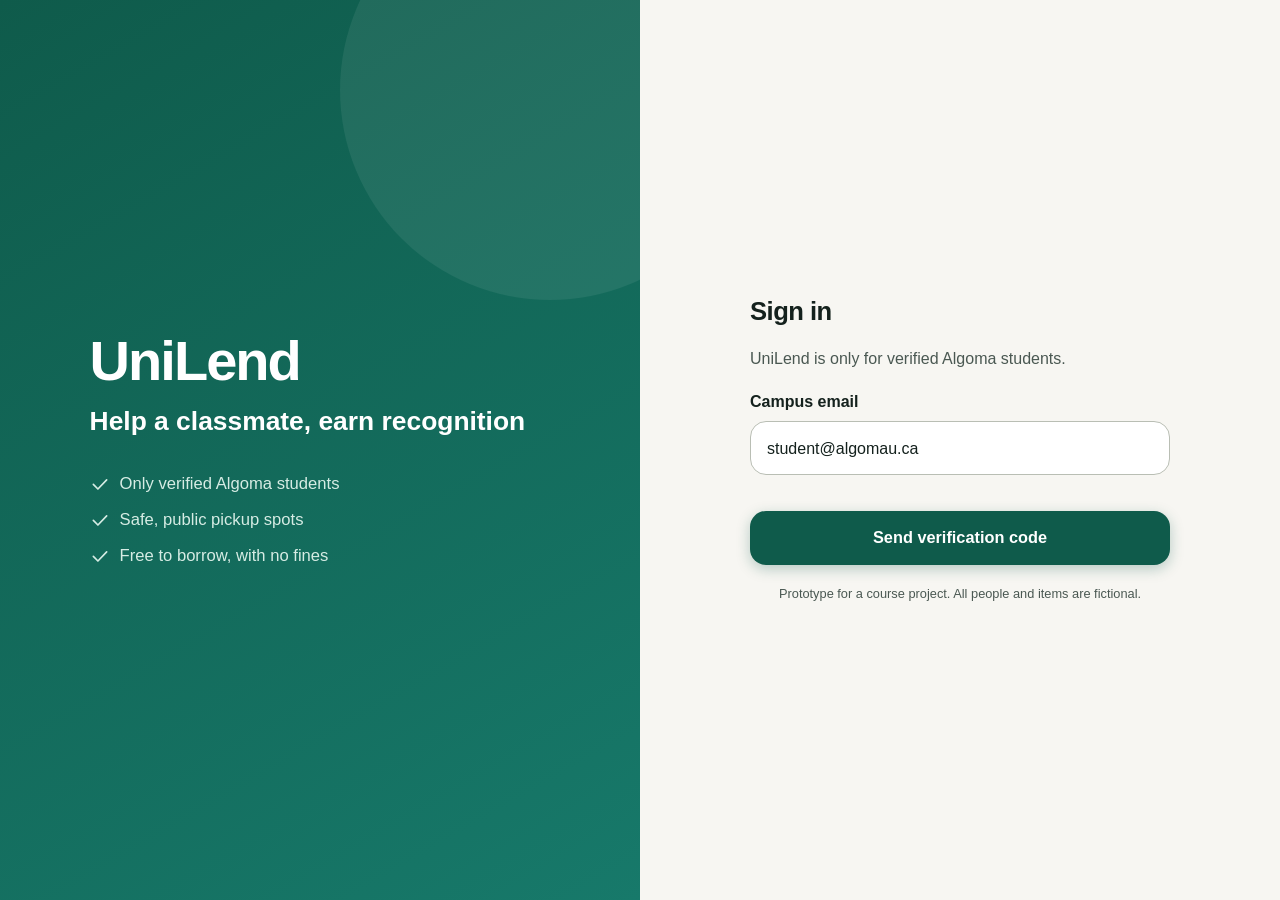
==== commit 486359a6: "Add dark mode with an Appearance setting Follow the phone's light or dark setting by default, with A" ====
--- a/index.html
+++ b/index.html
@@ -3,7 +3,15 @@
 <head>
   <meta charset="utf-8">
   <meta name="viewport" content="width=device-width, initial-scale=1, viewport-fit=cover">
-  <meta name="theme-color" content="#0B4F43">
+  <meta name="theme-color" content="#F7F6F2" media="(prefers-color-scheme: light)">
+  <meta name="theme-color" content="#0F1513" media="(prefers-color-scheme: dark)">
+  <script>
+    /* Apply the saved appearance before the page draws, so there is no flash */
+    try {
+      var t = localStorage.getItem("unilend.theme");
+      if (t === "light" || t === "dark") document.documentElement.setAttribute("data-theme", t);
+    } catch (e) {}
+  </script>
   <meta name="robots" content="noindex">
   <title>UniLend</title>
   <link rel="icon" href="data:,">
@@ -14,12 +22,15 @@
     <nav id="tabs" aria-label="Main"></nav>
     <main id="screen"></main>
     <div id="toast" role="status" aria-live="polite"></div>
+    <div id="offline" role="status" hidden>You're offline. You can keep going.</div>
+    <div id="panel" role="dialog" aria-modal="true" aria-labelledby="panel-title" hidden></div>
   </div>
   <noscript>UniLend needs JavaScript turned on.</noscript>
   <script src="js/config.js"></script>
   <script src="js/rewards.js"></script>
   <script src="js/data.js"></script>
   <script src="js/store.js"></script>
+  <script src="js/log.js"></script>
   <script src="js/app.js"></script>
 </body>
 </html>
--- a/css/app.css
+++ b/css/app.css
@@ -1,255 +1,389 @@
-/* UniLend responsive styles.
-   Phone first. 700px and up: tablet, wider content, bottom tabs stay.
-   1024px and up: desktop, left sidebar and multi-column pages. */
+/* UniLend design system: calm, native-feeling, one clear next step per screen.
+   Phone first. 700px and up: tablet. 1024px and up: desktop with a sidebar.
+   Short screens (a phone in landscape) get a compact layout. */
 :root {
-  --ink: #10201C;
-  --ink-soft: #46574F;
-  --paper: #F4F3EC;
-  --card: #FFFFFF;
-  --line: #D5D8CE;
-  --line-strong: #AEB4A8;
-  --brand: #0B4F43;
-  --brand-hover: #083D34;
-  --brand-ink: #FFFFFF;
-  --brand-tint: #DDEFE8;
-  --chain: #8A3B00;
-  --chain-line: #E2B98F;
-  --chain-tint: #FBEBDB;
-  --danger: #A0241C;
-  --danger-tint: #FBE4E1;
+  --bg: #F7F6F2;
+  --surface: #FFFFFF;
+  --surface-2: #EFEEE8;
+  --ink: #14211D;
+  --ink-2: #4A5852;
+  --line: #E4E3DC;
+  --line-strong: #B9BEB4;
+  --brand: #0F5B4B;
+  --brand-strong: #0A4438;
+  --brand-soft: #E2F0EA;
+  --brand-mid: #9CCDBD;
+  --warm: #9A4300;
+  --warm-soft: #FCEEDF;
+  --warm-line: #EBC59D;
+  --danger: #B42318;
+  --danger-soft: #FDECEA;
+  --gold: #6F4E00;
+  --gold-soft: #FCF0CC;
   --camera: #0D1412;
-  --radius: 16px;
-  --radius-s: 12px;
+  --r-l: 22px;
+  --r-m: 16px;
+  --r-s: 12px;
   --tap: 48px;
-  --shadow: 0 1px 2px rgba(16, 32, 28, .05), 0 2px 8px rgba(16, 32, 28, .05);
-  --shadow-lift: 0 2px 4px rgba(16, 32, 28, .07), 0 10px 24px rgba(16, 32, 28, .1);
+  --shadow-1: 0 1px 2px rgba(20, 33, 29, .05), 0 3px 12px rgba(20, 33, 29, .05);
+  --shadow-2: 0 2px 6px rgba(20, 33, 29, .07), 0 12px 28px rgba(20, 33, 29, .1);
+  --on-brand: #FFFFFF;
+  --on-brand-2: #D6ECE4;
+  --on-warm: #FFFFFF;
+  --hdr-bg: rgba(247, 246, 242, .92);
+  --fade0: rgba(247, 246, 242, 0);
+  --tabs-bg: rgba(255, 255, 255, .96);
+  --hover: rgba(20, 33, 29, .06);
+  --brand-soft-hover: #D3E9E0;
+  --danger-soft-hover: #F9DAD6;
+  --warm-soft-hover: #F9E3CC;
+  --banner-bg: #14211D;
+  --toast-bg: #14211D;
+  --toast-ink: #FFFFFF;
+  --chip-on-bg: #14211D;
+  --chip-on-ink: #FFFFFF;
+  --placeholder: #6B7871;
+  --notice-ink: #5E2800;
+  --mine-bg: #FFFBEF;
+  --map-bg: #E9EEE6;
+  --map-bld: #FFFFFF;
+  --map-bld-line: #CDD5CA;
+  --map-path: #D7DCD2;
+  --t-bolt-bg: #FCF0CC; --t-bolt: #6F4E00;
+  --t-plug-bg: #E0EBFA; --t-plug: #174A86;
+  --t-book-bg: #ECE6F8; --t-book: #4B2E8A;
+  --t-flask-bg: #DDF1F1; --t-flask: #0C5356;
+  --t-umb-bg: #E5E8F7; --t-umb: #2F3A86;
+  --t-calc-bg: #F8E5DE; --t-calc: #7F3213;
+  --balance-a: #0F5B4B;
+  --balance-b: #17796A;
   --flow-width: 560px;
   --wide-width: 1120px;
-  font-family: -apple-system, BlinkMacSystemFont, "Segoe UI", Roboto, Helvetica, Arial, sans-serif;
+  font-family: -apple-system, BlinkMacSystemFont, "SF Pro Text", "Segoe UI", Roboto, Helvetica, Arial, sans-serif;
   color-scheme: light;
 }
 
 * { box-sizing: border-box; }
-html, body { margin: 0; height: 100%; background: var(--paper); color: var(--ink); }
+html, body { margin: 0; height: 100%; background: var(--bg); color: var(--ink); }
 body { font-size: 16px; line-height: 1.45; -webkit-text-size-adjust: 100%; -webkit-font-smoothing: antialiased; }
 h1, h2, h3, p { margin: 0; }
-h1 { font-size: 1.2rem; line-height: 1.2; letter-spacing: -.01em; }
-h2 { font-size: 1.08rem; line-height: 1.3; letter-spacing: -.005em; }
+h1 { font-size: 1.2rem; line-height: 1.2; letter-spacing: -.015em; }
+h2 { font-size: 1.1rem; line-height: 1.3; letter-spacing: -.01em; }
 h1:focus { outline: none; }
-button, input { font: inherit; color: inherit; }
+button, input, select { font: inherit; color: inherit; }
 button, a, label.choice { -webkit-tap-highlight-color: transparent; }
 button { cursor: pointer; }
 :focus-visible { outline: 3px solid #C25A00; outline-offset: 2px; }
-
 .only-desktop { display: none !important; }
-
-/* ---------- App frame ---------- */
+.muted { color: var(--ink-2); }
+.small { font-size: .875rem; }
+.visually-hidden { position: absolute !important; width: 1px; height: 1px; overflow: hidden; clip: rect(0 0 0 0); white-space: nowrap; }
+
+/* ---------- Frame ---------- */
 .shell { position: relative; display: flex; flex-direction: column; width: 100%; height: 100dvh; overflow: hidden; }
 #screen { order: 1; flex: 1; min-height: 0; overflow-y: auto; -webkit-overflow-scrolling: touch; display: flex; flex-direction: column; }
 #tabs { order: 2; }
-#screen.enter > * { animation: enter .18s ease-out; }
-@keyframes enter { from { opacity: 0; transform: translateY(4px); } to { opacity: 1; transform: none; } }
-
-.page { display: flex; flex-direction: column; gap: 14px; width: 100%; max-width: var(--flow-width); margin: 0 auto; padding: 16px 16px 24px; flex: 1; }
+#screen.enter > * { animation: enter .2s ease-out; }
+@keyframes enter { from { opacity: 0; transform: translateY(6px); } to { opacity: 1; transform: none; } }
+
+.page { --px: 16px; --pb: 24px; display: flex; flex-direction: column; gap: 16px; width: 100%; max-width: var(--flow-width); margin: 0 auto; padding: 12px var(--px) var(--pb); flex: 1; }
 .page.wide { max-width: var(--wide-width); }
-.muted { color: var(--ink-soft); }
-.small { font-size: .875rem; }
-.section-title { margin-top: 8px; }
-.split, .col { display: flex; flex-direction: column; gap: 14px; }
+.split, .col { display: flex; flex-direction: column; gap: 16px; }
+.sec-head { display: flex; align-items: baseline; justify-content: space-between; gap: 8px; font-size: 1.05rem; margin-top: 4px; }
+.sec-head small { font-size: .82rem; font-weight: 600; color: var(--ink-2); }
+.section-title { margin-top: 4px; }
 
 /* ---------- Headers ---------- */
-.hdr { position: sticky; top: 0; z-index: 2; display: flex; align-items: center; gap: 4px; min-height: 58px; padding: 5px max(8px, calc((100% - var(--flow-width)) / 2 + 4px)); background: rgba(244, 243, 236, .94); backdrop-filter: blur(8px); border-bottom: 1px solid var(--line); flex: none; }
-.hdr h1 { flex: 1; }
-.hdr.wide { padding-inline: max(16px, calc((100% - var(--wide-width)) / 2 + 16px)); }
-.iconbtn { display: inline-flex; align-items: center; justify-content: center; flex: none; width: var(--tap); height: var(--tap); padding: 0; background: none; border: 0; border-radius: var(--radius-s); }
+.hdr { position: sticky; top: 0; z-index: 3; display: flex; align-items: center; gap: 2px; min-height: 56px; padding: 4px max(6px, calc((100% - var(--flow-width)) / 2 + 2px)); background: var(--hdr-bg); backdrop-filter: saturate(1.4) blur(10px); flex: none; }
+.hdr h1 { flex: 1; font-size: 1.1rem; font-weight: 700; }
+.hdr.wide { min-height: 64px; padding-inline: max(16px, calc((100% - var(--wide-width)) / 2 + 16px)); }
+.hdr.wide h1 { font-size: 1.75rem; font-weight: 800; letter-spacing: -.025em; }
+.iconbtn { display: inline-flex; align-items: center; justify-content: center; flex: none; width: var(--tap); height: var(--tap); padding: 0; background: none; border: 0; border-radius: 50%; color: var(--ink); }
 .iconbtn svg { width: 24px; height: 24px; }
-.home-hdr { display: flex; align-items: center; gap: 12px; width: 100%; max-width: var(--wide-width); margin: 0 auto; padding: 12px 16px 0; flex: none; }
-.home-hdr h1 { flex: 1; font-size: 1.5rem; }
-.brand { font-weight: 800; letter-spacing: -.03em; color: var(--brand); }
+.home-hdr { display: flex; align-items: center; gap: 12px; width: 100%; max-width: var(--wide-width); margin: 0 auto; padding: 14px 16px 2px; flex: none; }
+.home-hdr h1 { flex: 1; font-size: 1.55rem; }
+.brand { font-weight: 800; letter-spacing: -.035em; color: var(--brand); user-select: none; -webkit-user-select: none; -webkit-touch-callout: none; }
+.avatar { display: inline-flex; align-items: center; justify-content: center; width: 40px; height: 40px; border-radius: 50%; background: var(--brand); color: var(--on-brand); font-weight: 800; font-size: 1rem; }
+.avatar.lg { width: 56px; height: 56px; font-size: 1.3rem; }
+.avatar.sm { width: 32px; height: 32px; font-size: .85rem; }
+
+/* ---------- Progress through a flow ---------- */
+.stepper { display: flex; flex-direction: column; gap: 8px; }
+.stepper .bars { display: flex; gap: 6px; }
+.stepper .bars i { flex: 1; height: 5px; border-radius: 3px; background: var(--line); }
+.stepper .bars i.on { background: var(--brand); }
+.stepper span { font-size: .82rem; font-weight: 700; color: var(--ink-2); letter-spacing: .01em; }
+.timeline { list-style: none; margin: 0; padding: 4px 0; display: flex; flex-direction: column; }
+.timeline li { position: relative; display: flex; align-items: flex-start; gap: 12px; padding: 0 0 18px; color: var(--ink-2); }
+.timeline li:last-child { padding-bottom: 0; }
+.timeline li::before { content: ""; position: absolute; left: 11px; top: 24px; bottom: 0; width: 2px; background: var(--line); }
+.timeline li:last-child::before { display: none; }
+.timeline .dot { position: relative; z-index: 1; flex: none; display: flex; align-items: center; justify-content: center; width: 24px; height: 24px; border-radius: 50%; border: 2px solid var(--line-strong); background: var(--surface); }
+.timeline .dot svg { width: 14px; height: 14px; }
+.timeline li.done { color: var(--ink); }
+.timeline li.done .dot { background: var(--brand); border-color: var(--brand); color: var(--on-brand); }
+.timeline li.done::before { background: var(--brand-mid); }
+.timeline li.now { color: var(--ink); font-weight: 700; }
+.timeline li.now .dot { border-color: var(--brand); box-shadow: 0 0 0 4px var(--brand-soft); }
+.timeline li.now .dot::after { content: ""; width: 8px; height: 8px; border-radius: 50%; background: var(--brand); }
+.timeline .t { padding-top: 1px; line-height: 1.35; }
 
 /* ---------- Buttons ---------- */
-.btn { display: flex; align-items: center; justify-content: center; gap: 8px; width: 100%; min-height: 52px; padding: 10px 18px; border-radius: var(--radius-s); border: 2px solid var(--brand); background: var(--card); color: var(--brand); font-weight: 700; text-align: center; text-decoration: none; transition: background-color .12s, transform .08s, box-shadow .12s; }
+.btn { display: flex; align-items: center; justify-content: center; gap: 8px; width: 100%; min-height: 54px; padding: 10px 20px; border-radius: var(--r-m); border: 0; background: var(--brand-soft); color: var(--brand-strong); font-weight: 700; font-size: 1.02rem; text-align: center; text-decoration: none; transition: background-color .12s, transform .08s, box-shadow .12s; }
 .btn:active { transform: scale(.985); }
-.btn.primary { background: var(--brand); color: var(--brand-ink); box-shadow: 0 2px 6px rgba(11, 79, 67, .28); }
-.btn.quiet { border-color: transparent; background: none; font-weight: 600; text-decoration: underline; text-underline-offset: 3px; min-height: var(--tap); }
-.btn.danger { border-color: var(--danger); color: var(--danger); }
-.actions { display: flex; flex-direction: column; gap: 8px; margin-top: auto; padding-top: 12px; position: sticky; bottom: 0; z-index: 1; margin-inline: -16px; margin-bottom: -24px; padding-inline: 16px; padding-bottom: 16px; background: linear-gradient(to bottom, rgba(244, 243, 236, 0), var(--paper) 14px); }
-.actions.plain { position: static; background: none; }
-
-/* ---------- Cards and rows ---------- */
-.card { background: var(--card); border: 1px solid var(--line); border-radius: var(--radius); padding: 16px; display: flex; flex-direction: column; gap: 10px; box-shadow: var(--shadow); }
-button.row { width: 100%; text-align: left; }
-.row { display: flex; align-items: center; gap: 12px; min-height: 76px; padding: 12px; background: var(--card); border: 1px solid var(--line); border-radius: var(--radius); box-shadow: var(--shadow); transition: box-shadow .14s, transform .14s, border-color .14s; }
-button.row:active { transform: scale(.992); }
+.btn.primary { background: var(--brand); color: var(--on-brand); box-shadow: 0 4px 14px rgba(15, 91, 75, .28); }
+.btn.quiet { background: none; font-weight: 650; color: var(--brand-strong); text-decoration: underline; text-underline-offset: 4px; text-decoration-thickness: 1.5px; min-height: var(--tap); }
+.btn.danger { background: var(--danger-soft); color: var(--danger); }
+.btn.fit { width: auto; min-height: 44px; padding: 0 16px; flex: none; }
+.actions { display: flex; flex-direction: column; gap: 8px; margin-top: auto; padding-top: 14px; position: sticky; bottom: 0; z-index: 2; margin-inline: calc(var(--px) * -1); margin-bottom: calc(var(--pb) * -1); padding-inline: var(--px); padding-bottom: 16px; background: linear-gradient(to bottom, var(--fade0), var(--bg) 16px); }
+.actions.plain { position: static; background: none; margin: 4px 0 0; padding: 0; }
+
+/* ---------- Surfaces and rows ---------- */
+.card { background: var(--surface); border-radius: var(--r-l); padding: 18px; display: flex; flex-direction: column; gap: 10px; box-shadow: var(--shadow-1); }
+.list { display: flex; flex-direction: column; gap: 10px; }
+button.row { width: 100%; text-align: left; font: inherit; }
+.row { display: flex; align-items: center; gap: 14px; min-height: 76px; padding: 12px 14px; background: var(--surface); border: 0; border-radius: var(--r-l); box-shadow: var(--shadow-1); transition: box-shadow .14s, transform .14s, background-color .12s; }
+button.row:active { transform: scale(.993); }
 .row .body { flex: 1; min-width: 0; }
 .row .title { font-weight: 700; display: block; line-height: 1.28; }
-.row .sub { color: var(--ink-soft); font-size: .875rem; display: block; margin-top: 2px; }
+.row .sub { color: var(--ink-2); font-size: .875rem; display: block; margin-top: 3px; }
 .row.compact { min-height: 58px; }
-.list { display: flex; flex-direction: column; gap: 10px; }
-.thumb { flex: none; display: flex; align-items: center; justify-content: center; width: 50px; height: 50px; border-radius: 14px; background: var(--brand-tint); color: var(--brand); }
-.thumb svg { width: 26px; height: 26px; }
-.thumb:has(.i-bolt) { background: #FCEFC9; color: #6F4E00; }
-.thumb:has(.i-plug) { background: #DCE9FA; color: #174A86; }
-.thumb:has(.i-book) { background: #EAE3F8; color: #4B2E8A; }
-.thumb:has(.i-flask) { background: #D9F0F0; color: #0C5356; }
-.thumb:has(.i-umbrella) { background: #E3E6F7; color: #2F3A86; }
-.thumb:has(.i-calc) { background: #F7E2DB; color: #7F3213; }
-.thumb:has(.i-people) { background: var(--chain-tint); color: var(--chain); }
-.chev { flex: none; width: 20px; height: 20px; color: var(--ink-soft); }
-.alert-row { background: var(--brand); color: var(--brand-ink); border-color: var(--brand); box-shadow: 0 4px 14px rgba(11, 79, 67, .3); }
-.alert-row .sub, .alert-row .chev { color: #DDEFE8; }
-.alert-row .thumb { background: #FFFFFF; }
-.pill { display: inline-block; flex: none; padding: 3px 9px; border-radius: 99px; font-size: .78rem; font-weight: 700; background: var(--brand-tint); color: var(--brand); }
-.kv { display: grid; grid-template-columns: auto 1fr; gap: 8px 14px; margin: 0; padding-top: 10px; border-top: 1px solid var(--line); }
-.kv dt { color: var(--ink-soft); }
-.kv dd { margin: 0; font-weight: 600; text-align: right; }
-.card.kv { padding-top: 16px; border-top: 1px solid var(--line); }
-
-/* ---------- Search, fields and chips ---------- */
-.field { display: flex; flex-direction: column; gap: 6px; font-weight: 600; }
-.input { width: 100%; min-height: 52px; padding: 10px 14px; border: 2px solid var(--line-strong); border-radius: var(--radius-s); background: var(--card); font-weight: 400; transition: border-color .12s; }
-.input:focus { border-color: var(--brand); outline: none; box-shadow: 0 0 0 3px var(--brand-tint); }
-.input::placeholder { color: var(--ink-soft); }
+/* Grouped lists: one surface, hairline dividers, far fewer boxes */
+.list.grouped { gap: 0; background: var(--surface); border-radius: var(--r-l); box-shadow: var(--shadow-1); overflow: hidden; }
+.list.grouped > .row { border-radius: 0; box-shadow: none; background: transparent; }
+.list.grouped > .row + .row { box-shadow: inset 0 1px 0 var(--line); }
+.list.grouped > .row:active { transform: none; background: var(--surface-2); }
+.thumb { flex: none; display: flex; align-items: center; justify-content: center; width: 48px; height: 48px; border-radius: 14px; background: var(--brand-soft); color: var(--brand); }
+.thumb svg { width: 25px; height: 25px; }
+.thumb:has(.i-bolt) { background: var(--t-bolt-bg); color: var(--t-bolt); }
+.thumb:has(.i-plug) { background: var(--t-plug-bg); color: var(--t-plug); }
+.thumb:has(.i-book) { background: var(--t-book-bg); color: var(--t-book); }
+.thumb:has(.i-flask) { background: var(--t-flask-bg); color: var(--t-flask); }
+.thumb:has(.i-umbrella) { background: var(--t-umb-bg); color: var(--t-umb); }
+.thumb:has(.i-calc) { background: var(--t-calc-bg); color: var(--t-calc); }
+.thumb:has(.i-people) { background: var(--warm-soft); color: var(--warm); }
+.chev { flex: none; width: 20px; height: 20px; color: var(--line-strong); }
+/* "Right now": the thing that needs you */
+.alert-row { background: var(--brand); color: var(--on-brand); box-shadow: 0 8px 22px rgba(15, 91, 75, .3); }
+.alert-row .sub { color: var(--on-brand-2); }
+.alert-row .chev { color: var(--on-brand-2); }
+.alert-row .thumb { background: var(--surface); }
+.pill { display: inline-flex; align-items: center; gap: 4px; flex: none; padding: 3px 10px; border-radius: 99px; font-size: .78rem; font-weight: 700; background: var(--brand-soft); color: var(--brand-strong); }
+.pill.star { background: var(--gold-soft); color: var(--gold); vertical-align: middle; }
+.pill.star svg { width: 13px; height: 13px; }
+.pill.warn { background: var(--warm-soft); color: var(--warm); }
+.kv { display: grid; grid-template-columns: auto 1fr; gap: 10px 16px; margin: 0; padding-top: 12px; border-top: 1px solid var(--line); }
+.kv dt { color: var(--ink-2); }
+.kv dd { margin: 0; font-weight: 650; text-align: right; }
+.card.kv { padding-top: 18px; border-top: 0; }
+
+/* ---------- Item page ---------- */
+.hero { display: flex; align-items: center; justify-content: center; height: 150px; border-radius: var(--r-l); background: var(--brand-soft); color: var(--brand); }
+.hero svg { width: 68px; height: 68px; stroke-width: 1.6; }
+.hero:has(.i-bolt) { background: var(--t-bolt-bg); color: var(--t-bolt); }
+.hero:has(.i-plug) { background: var(--t-plug-bg); color: var(--t-plug); }
+.hero:has(.i-book) { background: var(--t-book-bg); color: var(--t-book); }
+.hero:has(.i-flask) { background: var(--t-flask-bg); color: var(--t-flask); }
+.hero:has(.i-umbrella) { background: var(--t-umb-bg); color: var(--t-umb); }
+.hero:has(.i-calc) { background: var(--t-calc-bg); color: var(--t-calc); }
+.item-title { font-size: 1.45rem; line-height: 1.2; letter-spacing: -.02em; }
+.owner { display: flex; align-items: center; gap: 12px; }
+.owner .who { font-weight: 700; display: block; }
+.owner .meta { font-size: .85rem; color: var(--ink-2); display: flex; align-items: center; gap: 5px; }
+.owner .meta svg { width: 15px; height: 15px; color: var(--brand); }
+.facts { display: grid; grid-template-columns: repeat(3, 1fr); gap: 8px; }
+.fact { background: var(--surface); border-radius: var(--r-m); padding: 12px 10px; box-shadow: var(--shadow-1); }
+.fact span { display: block; font-size: .75rem; font-weight: 700; color: var(--ink-2); text-transform: uppercase; letter-spacing: .04em; }
+.fact strong { display: block; margin-top: 3px; font-size: .92rem; line-height: 1.25; }
+
+/* ---------- Fields, search and chips ---------- */
+.field { display: flex; flex-direction: column; gap: 8px; font-weight: 650; }
+.input { width: 100%; min-height: 54px; padding: 10px 16px; border: 1.5px solid var(--line-strong); border-radius: var(--r-m); background: var(--surface); font-weight: 400; transition: border-color .12s, box-shadow .12s; }
+.input:focus { border-color: var(--brand); outline: none; box-shadow: 0 0 0 4px var(--brand-soft); }
+.input::placeholder { color: var(--placeholder); }
+select.input { appearance: auto; }
 .searchbox { position: relative; display: block; }
-.searchbox svg { position: absolute; left: 14px; top: 15px; width: 22px; height: 22px; color: var(--ink-soft); pointer-events: none; }
-.searchbox .input { padding-left: 46px; }
-.error { color: var(--danger); font-weight: 600; font-size: .9rem; }
-.chips { display: flex; gap: 8px; overflow-x: auto; margin: 0 -16px; padding: 2px 16px 4px; scrollbar-width: none; flex: none; }
+.searchbox svg { position: absolute; left: 16px; top: 16px; width: 22px; height: 22px; color: var(--ink-2); pointer-events: none; }
+.searchbox .input { padding-left: 48px; border-color: transparent; box-shadow: var(--shadow-1); }
+.searchbox .input:focus { border-color: var(--brand); }
+.search-label { font-size: 1.35rem; font-weight: 800; letter-spacing: -.02em; }
+.error { color: var(--danger); font-weight: 650; font-size: .92rem; }
+.chips { display: flex; gap: 8px; overflow-x: auto; margin: 0 -16px; padding: 2px 16px 6px; scrollbar-width: none; flex: none; }
 .chips::-webkit-scrollbar { display: none; }
-.chip { flex: none; min-height: 44px; padding: 0 16px; border-radius: 99px; border: 1.5px solid var(--line-strong); background: var(--card); font-weight: 600; font-size: .9rem; transition: background-color .12s; }
-.chip[aria-pressed="true"] { background: var(--ink); border-color: var(--ink); color: #FFF; }
-
-/* ---------- Pickup-spot choices ---------- */
-.choice { display: flex; align-items: center; gap: 12px; min-height: 68px; padding: 10px 14px; background: var(--card); border: 2px solid var(--line); border-radius: var(--radius); cursor: pointer; transition: border-color .12s, background-color .12s; }
+.chip { flex: none; min-height: 44px; padding: 0 16px; border-radius: 99px; border: 0; background: var(--surface); box-shadow: inset 0 0 0 1.5px var(--line); font-weight: 650; font-size: .9rem; transition: background-color .12s; }
+.chip[aria-pressed="true"] { background: var(--chip-on-bg); color: var(--chip-on-ink); box-shadow: none; }
+
+/* ---------- Pickup spots and the campus map ---------- */
+.choice { display: flex; align-items: center; gap: 14px; min-height: 70px; padding: 12px 16px; background: var(--surface); border-radius: var(--r-m); box-shadow: var(--shadow-1), inset 0 0 0 2px transparent; cursor: pointer; transition: box-shadow .12s, background-color .12s; }
 .choice input { width: 22px; height: 22px; accent-color: var(--brand); flex: none; }
-.choice:has(input:checked) { border-color: var(--brand); background: var(--brand-tint); }
+.choice:has(input:checked) { background: var(--brand-soft); box-shadow: inset 0 0 0 2px var(--brand); }
 .choice .title { font-weight: 700; display: block; }
-.choice .sub { color: var(--ink-soft); font-size: .875rem; display: block; }
+.choice .sub { color: var(--ink-2); font-size: .875rem; display: block; }
 .zones { border: 0; padding: 0; margin: 0; min-width: 0; }
 .zones legend { padding: 0; margin-bottom: 10px; width: 100%; }
+.map { display: block; width: 100%; height: auto; border-radius: var(--r-l); background: var(--map-bg); }
+.map .bld { fill: var(--map-bld); stroke: var(--map-bld-line); stroke-width: 1.5; }
+.map .path { fill: none; stroke: var(--map-path); stroke-width: 7; stroke-linecap: round; }
+.map .pin { fill: var(--line-strong); transition: fill .15s; }
+.map .lbl { font: 700 11px -apple-system, "Segoe UI", Roboto, Arial, sans-serif; fill: var(--ink-2); }
+form:has(input[value="library"]:checked) .pin-library,
+form:has(input[value="student-centre"]:checked) .pin-student-centre,
+form:has(input[value="cafe"]:checked) .pin-cafe { fill: var(--brand); }
+form:has(input[value="library"]:checked) .lbl-library,
+form:has(input[value="student-centre"]:checked) .lbl-student-centre,
+form:has(input[value="cafe"]:checked) .lbl-cafe { fill: var(--brand-strong); }
 
 /* ---------- Confirmation states ---------- */
-.state { display: flex; flex-direction: column; align-items: center; gap: 10px; padding: 22px 8px 8px; text-align: center; }
-.state h2 { font-size: 1.35rem; }
-.state .mark { display: flex; align-items: center; justify-content: center; width: 76px; height: 76px; border-radius: 50%; background: var(--brand); color: #FFF; box-shadow: 0 0 0 8px var(--brand-tint); margin-bottom: 8px; }
-.state .mark svg { width: 38px; height: 38px; }
-.state .mark.bad { background: var(--danger); box-shadow: 0 0 0 8px var(--danger-tint); }
-.state .mark.wait { background: var(--brand-tint); color: var(--brand); box-shadow: none; }
-#screen.enter .state .mark { animation: pop .28s cubic-bezier(.2, 1.4, .4, 1); }
-@keyframes pop { from { transform: scale(.7); } to { transform: scale(1); } }
-.spin { width: 38px; height: 38px; border-radius: 50%; border: 4px solid #A9CFC2; border-top-color: var(--brand); animation: spin 1s linear infinite; }
+.state { display: flex; flex-direction: column; align-items: center; gap: 10px; padding: 20px 8px 6px; text-align: center; }
+.state h2 { font-size: 1.45rem; letter-spacing: -.02em; }
+.state .mark { display: flex; align-items: center; justify-content: center; width: 80px; height: 80px; border-radius: 50%; background: var(--brand); color: var(--on-brand); box-shadow: 0 0 0 10px var(--brand-soft); margin-bottom: 10px; }
+.state .mark svg { width: 40px; height: 40px; }
+.state .mark.bad { background: var(--danger); box-shadow: 0 0 0 10px var(--danger-soft); }
+.state .mark.wait { background: var(--brand-soft); color: var(--brand); box-shadow: none; }
+#screen.enter .state .mark { animation: pop .32s cubic-bezier(.2, 1.4, .4, 1); }
+@keyframes pop { from { transform: scale(.6); } to { transform: scale(1); } }
+.spin { width: 40px; height: 40px; border-radius: 50%; border: 4px solid var(--brand-mid); border-top-color: var(--brand); animation: spin 1s linear infinite; }
 @keyframes spin { to { transform: rotate(360deg); } }
-.gain { display: inline-block; padding: 5px 14px; border-radius: 99px; background: var(--brand-tint); font-weight: 800; color: var(--brand); }
+.gain { display: inline-flex; align-items: center; gap: 6px; padding: 6px 14px; border-radius: 99px; background: var(--brand-soft); font-weight: 800; color: var(--brand-strong); }
+.notice { display: flex; align-items: flex-start; gap: 10px; padding: 14px 16px; border-radius: var(--r-m); background: var(--warm-soft); color: var(--notice-ink); }
+.notice svg { flex: none; width: 22px; height: 22px; margin-top: 1px; }
+.notice.good { background: var(--brand-soft); color: var(--brand-strong); }
 
 /* ---------- Camera-style scan ---------- */
 .scan { background: var(--camera); color: #FFF; flex: 1; display: flex; flex-direction: column; }
-.scan .hdr { background: var(--camera); border-color: #2C3733; color: #FFF; backdrop-filter: none; }
+.scan .hdr { background: var(--camera); color: #FFF; backdrop-filter: none; }
+.scan .iconbtn { color: #FFF; }
 .scan .page { align-items: center; text-align: center; }
-.viewfinder { position: relative; width: min(78vw, 300px); aspect-ratio: 1; padding: 22px; margin: 8px 0; border: 0; background: #1F2A27; border-radius: 20px; color: #000; flex: none; }
-.viewfinder .qr { display: block; width: 100%; height: 100%; background: #FFF; padding: 10px; border-radius: 6px; }
-.viewfinder::before { content: ""; position: absolute; inset: 8px; border: 4px solid #6FE3C0; border-radius: 14px; pointer-events: none; clip-path: polygon(0 0, 22% 0, 22% 100%, 78% 100%, 78% 0, 100% 0, 100% 22%, 0 22%, 0 78%, 100% 78%, 100% 100%, 0 100%); }
-.scanline { position: absolute; left: 22px; right: 22px; top: 22px; height: 3px; background: #6FE3C0; box-shadow: 0 0 10px #6FE3C0; animation: scanline 2.2s ease-in-out infinite alternate; pointer-events: none; }
+.scan .stepper { width: 100%; }
+.scan .stepper .bars i { background: #34413C; }
+.scan .stepper .bars i.on { background: #6FE3C0; }
+.scan .stepper span { color: #CFE3DC; }
+.viewfinder { position: relative; width: min(78vw, 300px); aspect-ratio: 1; padding: 22px; margin: 8px 0; border: 0; background: #1F2A27; border-radius: 24px; color: #000; flex: none; }
+.viewfinder .qr { display: block; width: 100%; height: 100%; background: #FFF; padding: 10px; border-radius: 8px; }
+.viewfinder::before { content: ""; position: absolute; inset: 8px; border: 4px solid #6FE3C0; border-radius: 16px; pointer-events: none; clip-path: polygon(0 0, 22% 0, 22% 100%, 78% 100%, 78% 0, 100% 0, 100% 22%, 0 22%, 0 78%, 100% 78%, 100% 100%, 0 100%); }
+.scanline { position: absolute; left: 22px; right: 22px; top: 22px; height: 3px; background: #6FE3C0; box-shadow: 0 0 12px #6FE3C0; animation: scanline 2.2s ease-in-out infinite alternate; pointer-events: none; }
 @keyframes scanline { to { top: calc(100% - 25px); } }
 .viewfinder.reading .scanline { animation: none; top: 50%; }
 .scan .btn.quiet { color: #FFF; }
 .scan .hint { color: #CFE3DC; }
-.scan .actions { background: none; width: calc(100% + 32px); }
+.scan .actions { position: static; background: none; width: 100%; margin: auto 0 0; padding: 0; }
 
 /* ---------- Help chain ---------- */
-.lead { font-size: 1.5rem; line-height: 1.2; letter-spacing: -.015em; }
-.chain-card { background: var(--chain-tint); border: 1.5px solid var(--chain-line); border-radius: var(--radius); padding: 16px; display: flex; flex-direction: column; gap: 12px; }
+.lead { font-size: 1.55rem; line-height: 1.2; letter-spacing: -.025em; }
+.chain-card { background: var(--warm-soft); border-radius: var(--r-l); padding: 18px; display: flex; flex-direction: column; gap: 12px; }
 .chain { display: flex; flex-wrap: wrap; align-items: center; gap: 4px; margin: 0; padding: 0; list-style: none; }
 .chain li { display: flex; align-items: center; gap: 4px; font-weight: 700; font-size: .875rem; }
-.chain .node { padding: 6px 12px; border-radius: 99px; background: #FFF; border: 1.5px solid var(--chain); color: var(--chain); }
-.chain .node.me { background: var(--chain); color: #FFF; }
-.chain .node.next { border-style: dashed; }
-.chain li:not(:last-child)::after { content: "\2192"; color: var(--chain); }
-.chain-count { font-weight: 800; color: var(--chain); }
-button.chain-mini { display: flex; align-items: center; gap: 10px; width: 100%; min-height: 54px; padding: 8px 14px; text-align: left; background: var(--chain-tint); border: 1.5px solid var(--chain-line); border-radius: var(--radius-s); color: var(--chain); font-weight: 700; font-size: .92rem; }
+.chain .node { padding: 6px 12px; border-radius: 99px; background: var(--surface); box-shadow: inset 0 0 0 1.5px var(--warm); color: var(--warm); }
+.chain .node.me { background: var(--warm); color: var(--on-warm); box-shadow: none; }
+.chain .node.next { box-shadow: none; border: 1.5px dashed var(--warm); }
+.chain li:not(:last-child)::after { content: "\2192"; color: var(--warm); }
+.chain-count { font-weight: 800; color: var(--warm); }
+button.chain-mini { display: flex; align-items: center; gap: 12px; width: 100%; min-height: 56px; padding: 10px 16px; text-align: left; background: var(--warm-soft); border: 0; border-radius: var(--r-m); color: var(--warm); font-weight: 700; font-size: .92rem; }
 .chain-mini svg:first-child { width: 22px; height: 22px; flex: none; }
-.chain-mini .chev { color: var(--chain); margin-left: auto; }
+.chain-mini .chev { color: var(--warm); margin-left: auto; }
+.choice-cards .row .thumb { width: 52px; height: 52px; }
 
 /* ---------- Rewards and community ---------- */
-.balance { background: linear-gradient(135deg, #0B4F43, #137061); color: #FFF; border-radius: var(--radius); padding: 18px 20px; display: flex; flex-direction: column; gap: 2px; box-shadow: 0 6px 18px rgba(11, 79, 67, .28); }
-.balance strong { font-size: 2.75rem; line-height: 1.05; letter-spacing: -.02em; }
+.balance { background: linear-gradient(140deg, var(--balance-a), var(--balance-b)); color: #FFF; border-radius: var(--r-l); padding: 20px; display: flex; flex-direction: column; gap: 4px; box-shadow: 0 10px 26px rgba(15, 91, 75, .3); }
+.balance > span { font-weight: 650; color: #D6ECE4; }
+.balance strong { font-size: 3rem; line-height: 1.02; letter-spacing: -.03em; }
+.progress { margin-top: 10px; display: flex; flex-direction: column; gap: 6px; font-size: .86rem; color: #E3F3ED; }
+.progress .bar { height: 8px; border-radius: 4px; background: rgba(255, 255, 255, .22); overflow: hidden; }
+.progress .bar i { display: block; height: 100%; border-radius: 4px; background: #FFF; }
 .reward .cost { font-weight: 800; white-space: nowrap; color: var(--brand); }
-.banner { display: flex; align-items: center; gap: 10px; height: 72px; padding: 10px 16px; border-radius: var(--radius); background: var(--ink); color: #FFF; font-weight: 700; line-height: 1.25; }
+.banner { display: flex; align-items: center; gap: 12px; height: 72px; padding: 10px 18px; border-radius: var(--r-l); background: var(--banner-bg); color: #FFF; font-weight: 700; line-height: 1.25; }
 .banner svg { flex: none; width: 24px; height: 24px; color: #F4C860; }
 .stats { display: grid; grid-template-columns: repeat(3, 1fr); gap: 8px; }
-.stat { background: var(--card); border: 1px solid var(--line); border-radius: var(--radius-s); padding: 12px 6px; text-align: center; box-shadow: var(--shadow); }
-.stat strong { display: block; font-size: 1.45rem; line-height: 1.15; color: var(--brand); }
-.stat span { font-size: .78rem; color: var(--ink-soft); display: block; line-height: 1.2; margin-top: 3px; }
-.seg { display: grid; grid-template-columns: 1fr 1fr; gap: 4px; padding: 4px; background: #E4E3DA; border-radius: var(--radius-s); }
-.seg button { min-height: 44px; border: 0; border-radius: 9px; background: none; font-weight: 700; }
-.seg button[aria-pressed="true"] { background: var(--card); box-shadow: 0 0 0 1.5px var(--ink); }
-.board { list-style: none; margin: 0; padding: 0; background: var(--card); border: 1px solid var(--line); border-radius: var(--radius); box-shadow: var(--shadow); overflow: hidden; }
-.board li { display: flex; align-items: center; gap: 10px; min-height: 48px; padding: 8px 16px; border-bottom: 1px solid var(--line); }
-.board li:last-child { border-bottom: 0; }
-.board .rank { width: 24px; font-weight: 800; color: var(--ink-soft); }
-.board .who { flex: 1; font-weight: 600; }
-.board .me { background: var(--brand-tint); }
-.wall { margin: 0; padding: 0; list-style: none; display: grid; gap: 8px; }
-.wall li { padding: 12px 14px; background: var(--card); border: 1px solid var(--line); border-left: 4px solid var(--brand); border-radius: 4px var(--radius-s) var(--radius-s) 4px; font-size: .92rem; }
-.footnote { font-size: .8rem; color: var(--ink-soft); text-align: center; }
+.stat { background: var(--surface); border-radius: var(--r-m); padding: 14px 6px; text-align: center; box-shadow: var(--shadow-1); }
+.stat strong { display: block; font-size: 1.5rem; line-height: 1.1; color: var(--brand); letter-spacing: -.02em; }
+.stat span { font-size: .76rem; color: var(--ink-2); display: block; line-height: 1.2; margin-top: 4px; }
+.seg { display: grid; grid-template-columns: 1fr 1fr; gap: 4px; padding: 4px; background: var(--surface-2); border-radius: var(--r-m); }
+.seg button { min-height: 44px; border: 0; border-radius: var(--r-s); background: none; font-weight: 700; color: var(--ink-2); }
+.seg button[aria-pressed="true"] { background: var(--surface); color: var(--ink); box-shadow: var(--shadow-1); }
+.board { list-style: none; margin: 0; padding: 0; background: var(--surface); border-radius: var(--r-l); box-shadow: var(--shadow-1); overflow: hidden; }
+.board li { display: flex; align-items: center; gap: 12px; min-height: 52px; padding: 8px 18px; }
+.board li + li { box-shadow: inset 0 1px 0 var(--line); }
+.board .rank { width: 24px; font-weight: 800; color: var(--ink-2); }
+.board .who { flex: 1; font-weight: 650; }
+.board .me { background: var(--brand-soft); }
+.wall { margin: 0; padding: 0; list-style: none; display: grid; gap: 10px; }
+.wall li { padding: 14px 16px; background: var(--surface); border-radius: var(--r-m); box-shadow: var(--shadow-1), inset 4px 0 0 var(--brand); font-size: .93rem; }
+.wall li.mine { background: var(--mine-bg); box-shadow: var(--shadow-1), inset 4px 0 0 #C89400; }
+.footnote { font-size: .8rem; color: var(--ink-2); text-align: center; }
 details.card summary { min-height: 28px; font-weight: 700; cursor: pointer; }
 details.card ul { margin: 6px 0 0; padding-left: 20px; }
-.empty { padding: 22px 12px; text-align: center; align-items: center; }
-.btn.fit { width: auto; min-height: 44px; flex: none; }
+.empty { padding: 24px 16px; text-align: center; align-items: center; }
+.profile-head { display: flex; align-items: center; gap: 14px; }
 
 /* ---------- Sign-in ---------- */
 .auth { display: flex; flex-direction: column; flex: 1; }
-.welcome { background: linear-gradient(150deg, #0B4F43, #137061); color: #FFF; padding: 30px 20px 24px; display: flex; flex-direction: column; gap: 6px; flex: none; }
-.welcome .brand { color: #FFF; font-size: 2.2rem; line-height: 1.1; }
-.welcome .line { font-size: 1.15rem; font-weight: 600; }
+.welcome { position: relative; overflow: hidden; background: linear-gradient(150deg, #0F5B4B, #17796A); color: #FFF; padding: 34px 22px 28px; display: flex; flex-direction: column; gap: 6px; flex: none; }
+.welcome::after { content: ""; position: absolute; right: -60px; top: -60px; width: 200px; height: 200px; border-radius: 50%; background: rgba(255, 255, 255, .07); pointer-events: none; }
+.welcome .brand { color: #FFF; font-size: 2.3rem; line-height: 1.05; }
+.welcome .line { font-size: 1.15rem; font-weight: 650; }
 .perks-free { display: none; }
-.auth h1 { font-size: 1.5rem; }
+.auth h1 { font-size: 1.6rem; letter-spacing: -.02em; }
 .auth .actions { position: static; margin-inline: 0; margin-bottom: 0; padding: 8px 0 0; background: none; }
 
 /* ---------- Tabs ---------- */
-#tabs { display: flex; flex: none; background: var(--card); border-top: 1px solid var(--line); padding-bottom: env(safe-area-inset-bottom); }
+#tabs { display: flex; flex: none; background: var(--tabs-bg); backdrop-filter: blur(10px); box-shadow: 0 -1px 0 var(--line); padding: 4px 4px env(safe-area-inset-bottom); }
 #tabs[hidden] { display: none; }
-.tab { position: relative; flex: 1; display: flex; flex-direction: column; align-items: center; justify-content: center; gap: 2px; min-height: 60px; background: none; border: 0; font-size: .75rem; font-weight: 600; color: var(--ink-soft); transition: color .12s, background-color .12s; }
-.tab svg { width: 24px; height: 24px; }
-.tab[aria-current="page"] { color: var(--brand); font-weight: 800; box-shadow: inset 0 3px 0 var(--brand); }
-.badge { position: absolute; top: 5px; left: calc(50% + 6px); min-width: 18px; height: 18px; padding: 0 4px; border-radius: 9px; background: var(--danger); color: #FFF; font-size: .7rem; font-weight: 800; line-height: 18px; text-align: center; }
-
-/* ---------- Notices: under the header and clear of the action buttons. Taps pass through unless there is a button. ---------- */
-#toast { position: absolute; left: 12px; right: 12px; top: 64px; z-index: 5; pointer-events: none; display: flex; justify-content: center; }
-.toast-box { display: flex; align-items: center; gap: 10px; width: 100%; max-width: 520px; padding: 10px 14px; min-height: 52px; background: var(--ink); color: #FFF; border-radius: var(--radius-s); font-weight: 600; box-shadow: 0 8px 24px rgba(0, 0, 0, .28); animation: enter .18s ease-out; }
+.tab { position: relative; flex: 1; display: flex; flex-direction: column; align-items: center; justify-content: center; gap: 3px; min-height: 60px; background: none; border: 0; font-size: .74rem; font-weight: 650; color: var(--ink-2); }
+.tab .ico { display: flex; align-items: center; justify-content: center; width: 56px; height: 30px; border-radius: 15px; transition: background-color .15s; }
+.tab svg { width: 23px; height: 23px; }
+.tab[aria-current="page"] { color: var(--brand-strong); font-weight: 800; }
+.tab[aria-current="page"] .ico { background: var(--brand-soft); }
+.badge { position: absolute; top: 4px; left: calc(50% + 8px); min-width: 18px; height: 18px; padding: 0 5px; border-radius: 9px; background: var(--danger); color: #FFF; font-size: .7rem; font-weight: 800; line-height: 18px; text-align: center; box-shadow: 0 0 0 2px var(--surface); }
+
+/* ---------- Notices ---------- */
+#toast { position: absolute; left: 12px; right: 12px; top: 62px; z-index: 5; pointer-events: none; display: flex; justify-content: center; }
+.toast-box { display: flex; align-items: center; gap: 10px; width: 100%; max-width: 520px; padding: 10px 16px; min-height: 52px; background: var(--toast-bg); color: var(--toast-ink); border-radius: var(--r-m); font-weight: 650; box-shadow: var(--shadow-2); animation: enter .2s ease-out; }
 .toast-box span { flex: 1; }
-.toast-box button { pointer-events: auto; min-height: 44px; padding: 0 12px; background: none; border: 1.5px solid #FFF; border-radius: 8px; color: #FFF; font-weight: 700; }
+.toast-box button { pointer-events: auto; min-height: 44px; padding: 0 14px; background: var(--hover); border: 1.5px solid currentColor; border-radius: 10px; color: inherit; font-weight: 750; }
+#offline { position: absolute; top: 8px; left: 50%; transform: translateX(-50%); z-index: 6; width: max-content; max-width: calc(100% - 24px); padding: 6px 14px; border-radius: 99px; background: #5E2800; color: #FFF; font-size: .82rem; font-weight: 700; text-align: center; pointer-events: none; }
+#offline[hidden] { display: none; }
+
+/* ---------- Facilitator panel ---------- */
+#panel { position: absolute; inset: 0; z-index: 10; display: flex; align-items: center; justify-content: center; padding: 16px; background: rgba(20, 33, 29, .55); }
+#panel[hidden] { display: none; }
+.panel-box { width: 100%; max-width: 420px; max-height: 100%; overflow-y: auto; display: flex; flex-direction: column; gap: 12px; padding: 22px; background: var(--surface); border-radius: var(--r-l); box-shadow: var(--shadow-2); }
+.panel-tasks { display: grid; grid-template-columns: repeat(3, 1fr); gap: 8px; }
+.script-text { padding: 12px 14px; border-radius: var(--r-s); background: var(--bg); box-shadow: inset 4px 0 0 var(--brand); font-size: 1.02rem; }
 
 /* ---------- Pointer devices ---------- */
 @media (hover: hover) {
-  button.row:hover { box-shadow: var(--shadow-lift); transform: translateY(-1px); border-color: var(--line-strong); }
-  button.row.alert-row:hover { border-color: var(--brand); }
-  .btn:hover { background: var(--brand-tint); }
-  .btn.primary:hover { background: var(--brand-hover); }
-  .btn.danger:hover { background: var(--danger-tint); }
-  .btn.quiet:hover { background: rgba(16, 32, 28, .05); }
+  button.row:hover { box-shadow: var(--shadow-2); transform: translateY(-1px); }
+  .list.grouped > button.row:hover { box-shadow: none; transform: none; background: var(--bg); }
+  .list.grouped > button.row + button.row:hover { box-shadow: inset 0 1px 0 var(--line); }
+  button.row.alert-row:hover { background: var(--brand-strong); }
+  .btn:hover { background: var(--brand-soft-hover); }
+  .btn.primary:hover { background: var(--brand-strong); }
+  .btn.danger:hover { background: var(--danger-soft-hover); }
+  .btn.quiet:hover { background: var(--hover); }
   .scan .btn.quiet:hover { background: rgba(255, 255, 255, .1); }
-  .chip:not([aria-pressed="true"]):hover { background: var(--brand-tint); }
-  .iconbtn:hover { background: rgba(16, 32, 28, .07); }
+  .chip:not([aria-pressed="true"]):hover { background: var(--brand-soft); }
+  .iconbtn:hover { background: var(--hover); }
   .scan .iconbtn:hover { background: rgba(255, 255, 255, .12); }
-  .choice:hover { border-color: var(--line-strong); }
-  .tab:not([aria-current="page"]):hover { color: var(--ink); background: var(--paper); }
-  button.chain-mini:hover { border-color: var(--chain); }
+  .choice:not(:has(input:checked)):hover { background: var(--surface-2); }
+  .tab:not([aria-current="page"]):hover { color: var(--ink); }
+  .tab:not([aria-current="page"]):hover .ico { background: var(--surface-2); }
+  button.chain-mini:hover { background: var(--warm-soft-hover); }
 }
 
 /* ---------- Tablet ---------- */
 @media (min-width: 700px) {
-  .page { padding: 24px 24px 32px; gap: 16px; }
-  .home-hdr { padding: 20px 24px 0; }
+  .page { --px: 24px; --pb: 32px; padding-top: 18px; gap: 18px; }
+  .home-hdr { padding: 22px 24px 2px; }
   .hdr.wide { padding-inline: max(24px, calc((100% - var(--wide-width)) / 2 + 24px)); }
   .chips { margin: 0; padding: 2px 0 4px; flex-wrap: wrap; overflow: visible; }
-  .grid-list { display: grid; grid-template-columns: repeat(auto-fill, minmax(300px, 1fr)); gap: 12px; }
+  .grid-list, .list.grouped.grid-list { display: grid; grid-template-columns: repeat(auto-fill, minmax(300px, 1fr)); gap: 12px; background: none; box-shadow: none; overflow: visible; border-radius: 0; }
+  .list.grouped.grid-list > .row, .list.grouped.grid-list > .row + .row { border-radius: var(--r-l); background: var(--surface); box-shadow: var(--shadow-1); }
   .wall { grid-template-columns: repeat(auto-fill, minmax(280px, 1fr)); }
-  .actions { position: static; background: none; margin: 8px 0 0; padding: 0; }
-  .scan .actions { width: 100%; }
   .state { padding-top: 32px; }
-  .split.two { display: grid; grid-template-columns: minmax(0, 1fr) minmax(0, 1fr); gap: 24px; align-items: start; }
+  .split.two { display: grid; grid-template-columns: minmax(0, 1fr) minmax(0, 1fr); gap: 28px; align-items: start; }
   .split.two > .span-all { grid-column: 1 / -1; }
-  #toast { top: 68px; }
+  .hero { height: 190px; }
+  #toast { top: 70px; }
 }
 
 /* ---------- Desktop ---------- */
@@ -257,49 +391,184 @@
   .only-desktop { display: flex !important; }
   .only-mobile { display: none !important; }
   span.only-desktop { display: inline !important; }
-
   .shell { flex-direction: row; }
-  #tabs { order: 0; flex-direction: column; gap: 4px; width: 248px; height: 100%; padding: 22px 14px; border-top: 0; border-right: 1px solid var(--line); overflow-y: auto; }
+  #tabs { order: 0; flex-direction: column; gap: 4px; width: 252px; height: 100%; padding: 24px 14px; background: var(--surface); box-shadow: 1px 0 0 var(--line); overflow-y: auto; }
   #screen { order: 1; }
-  .side-brand { padding: 2px 12px 18px; font-size: 1.6rem; }
-  .tab { flex: none; flex-direction: row; justify-content: flex-start; gap: 12px; min-height: 48px; padding: 0 12px; border-radius: var(--radius-s); font-size: .96rem; }
-  .tab[aria-current="page"] { background: var(--brand-tint); box-shadow: none; }
+  .side-brand { padding: 2px 14px 22px; font-size: 1.65rem; }
+  .tab { flex: none; flex-direction: row; justify-content: flex-start; gap: 10px; min-height: 50px; padding: 0 8px; border-radius: var(--r-m); font-size: .98rem; }
+  .tab .ico { width: 34px; height: 34px; border-radius: 11px; }
+  .tab[aria-current="page"] { background: var(--brand-soft); }
+  .tab[aria-current="page"] .ico { background: none; }
   .tab.push { margin-top: auto; }
-  .badge { position: static; margin-left: auto; }
-
-  .home-hdr { padding: 30px 32px 0; }
-  .home-hdr h1 { font-size: 1.85rem; letter-spacing: -.02em; }
+  .badge { position: static; margin-left: auto; box-shadow: none; }
+  .home-hdr { padding: 34px 32px 0; }
+  .home-hdr h1 { font-size: 2rem; letter-spacing: -.03em; }
   .home-hdr .iconbtn { display: none; }
-  .page { padding: 28px 32px 40px; gap: 18px; }
-  .page.wide { padding-top: 22px; }
-  .hdr { min-height: 66px; padding-inline: max(16px, calc((100% - var(--flow-width)) / 2 + 28px)); }
-  .hdr.wide { padding-inline: max(32px, calc((100% - var(--wide-width)) / 2 + 32px)); }
-  .hdr h1 { font-size: 1.4rem; }
-  .split.two { gap: 32px; }
-  .sticky-col { position: sticky; top: 92px; }
-
-  /* Sign-in as a two-panel page */
+  .page { --px: 32px; --pb: 40px; padding-top: 24px; gap: 20px; }
+  .hdr { min-height: 66px; padding-inline: max(16px, calc((100% - var(--flow-width)) / 2 + 24px)); }
+  .hdr.wide { min-height: 76px; padding-inline: max(32px, calc((100% - var(--wide-width)) / 2 + 32px)); }
+  .hdr.wide h1 { font-size: 2rem; }
+  .split.two { gap: 36px; }
+  .sticky-col { position: sticky; top: 96px; }
   .auth { flex-direction: row; min-height: 100%; }
   .welcome { flex: 1 1 50%; justify-content: center; padding: 64px clamp(40px, 7vw, 110px); gap: 14px; }
-  .welcome .brand { font-size: 3.4rem; }
-  .welcome .line { font-size: 1.6rem; line-height: 1.25; }
-  .perks-free { display: flex; flex-direction: column; gap: 10px; margin: 18px 0 0; padding: 0; list-style: none; font-size: 1.02rem; color: #DDEFE8; }
+  .welcome::after { width: 420px; height: 420px; right: -120px; top: -120px; }
+  .welcome .brand { font-size: 3.5rem; }
+  .welcome .line { font-size: 1.65rem; line-height: 1.25; }
+  .perks-free { display: flex; flex-direction: column; gap: 12px; margin: 20px 0 0; padding: 0; list-style: none; font-size: 1.04rem; color: #D6ECE4; }
   .perks-free li { display: flex; align-items: center; gap: 10px; }
   .perks-free svg { width: 20px; height: 20px; flex: none; }
   .auth .page { flex: 1 1 50%; max-width: none; justify-content: center; padding: 64px clamp(40px, 7vw, 110px); }
   .auth .page > * { width: 100%; max-width: 420px; margin-inline: auto; }
   .auth .actions { margin-top: 8px; }
-
-  /* Scan: keep the camera centred on a large screen */
   .viewfinder { width: min(46vh, 340px); }
   .scan .hdr { padding-inline: 24px; }
   .scan .page { justify-content: center; }
-  .scan .actions { width: 100%; max-width: var(--flow-width); }
-  #toast { left: 260px; top: 76px; }
-}
+  .scan .actions, .scan .stepper { max-width: var(--flow-width); }
+  #toast { left: 264px; top: 80px; }
+}
+
+/* Pin the main action only where height is scarce, so a sideways phone keeps it on screen */
+@media (min-width: 700px) and (min-height: 600px) {
+  .actions { position: static; background: none; margin: 8px 0 0; padding: 0; }
+}
+
+/* ---------- Short screens: a phone in landscape ---------- */
+@media (max-height: 520px) {
+  .hdr { min-height: 48px; padding-block: 0; }
+  .hdr.wide { min-height: 52px; }
+  .hdr.wide h1 { font-size: 1.3rem; }
+  .tab { flex-direction: row; gap: 4px; min-height: 44px; }
+  .tab .ico { width: 34px; height: 28px; }
+  .badge { position: static; }
+  .state { padding-top: 6px; gap: 6px; }
+  .state .mark { width: 48px; height: 48px; box-shadow: 0 0 0 5px var(--brand-soft); margin-bottom: 4px; }
+  .state .mark svg { width: 26px; height: 26px; }
+  .hero { height: 90px; }
+  .welcome { padding: 14px 20px; }
+  .welcome .brand { font-size: 1.5rem; }
+  .scan .page { padding-top: 6px; padding-bottom: 4px; gap: 4px; }
+  .scan .stepper { display: none; }
+  .viewfinder { width: 50dvh; padding: 12px; margin: 0; }
+  .viewfinder::before { inset: 4px; }
+  .viewfinder .qr { padding: 6px; }
+  .scanline { left: 12px; right: 12px; top: 12px; }
+  @keyframes scanline { to { top: calc(100% - 15px); } }
+}
+
+/* ---------- Dark mode: follows the phone unless the person picks Light or Dark ---------- */
+:root[data-theme="dark"] {
+  --bg: #0F1513;
+  --surface: #18201D;
+  --surface-2: #222B28;
+  --ink: #E8EEEB;
+  --ink-2: #A9B6B0;
+  --line: #2B3531;
+  --line-strong: #56635D;
+  --brand: #5FD3B2;
+  --brand-strong: #8BE3C9;
+  --brand-soft: #173A31;
+  --brand-mid: #2F6E5E;
+  --on-brand: #06261F;
+  --on-brand-2: #0F3A30;
+  --warm: #F2A65E;
+  --warm-soft: #33241A;
+  --warm-line: #7A4A22;
+  --on-warm: #2A1608;
+  --danger: #FF8A80;
+  --danger-soft: #3D1A18;
+  --gold: #F3C969;
+  --gold-soft: #3A3014;
+  --shadow-1: 0 0 0 1px rgba(255, 255, 255, .05), 0 2px 8px rgba(0, 0, 0, .35);
+  --shadow-2: 0 0 0 1px rgba(255, 255, 255, .06), 0 12px 28px rgba(0, 0, 0, .5);
+  --hdr-bg: rgba(15, 21, 19, .9);
+  --fade0: rgba(15, 21, 19, 0);
+  --tabs-bg: rgba(24, 32, 29, .96);
+  --hover: rgba(255, 255, 255, .07);
+  --brand-soft-hover: #1F4A3F;
+  --danger-soft-hover: #4D2220;
+  --warm-soft-hover: #402D1F;
+  --banner-bg: #26302C;
+  --toast-bg: #E8EEEB;
+  --toast-ink: #0F1513;
+  --chip-on-bg: #E8EEEB;
+  --chip-on-ink: #0F1513;
+  --placeholder: #8A9791;
+  --notice-ink: #F7C9A0;
+  --mine-bg: #2A2616;
+  --map-bg: #1C2622;
+  --map-bld: #26302C;
+  --map-bld-line: #3A4641;
+  --map-path: #2E3934;
+  --t-bolt-bg: #3A3014; --t-bolt: #F3C969;
+  --t-plug-bg: #1A2A40; --t-plug: #9CC2F2;
+  --t-book-bg: #2A2240; --t-book: #C7B5F0;
+  --t-flask-bg: #153434; --t-flask: #8ED8D8;
+  --t-umb-bg: #20264A; --t-umb: #AEB6EE;
+  --t-calc-bg: #3A2219; --t-calc: #F2B49C;
+  --balance-a: #12463B;
+  --balance-b: #17604F;
+  color-scheme: dark;
+}
+@media (prefers-color-scheme: dark) {
+  :root:not([data-theme="light"]) {
+  --bg: #0F1513;
+  --surface: #18201D;
+  --surface-2: #222B28;
+  --ink: #E8EEEB;
+  --ink-2: #A9B6B0;
+  --line: #2B3531;
+  --line-strong: #56635D;
+  --brand: #5FD3B2;
+  --brand-strong: #8BE3C9;
+  --brand-soft: #173A31;
+  --brand-mid: #2F6E5E;
+  --on-brand: #06261F;
+  --on-brand-2: #0F3A30;
+  --warm: #F2A65E;
+  --warm-soft: #33241A;
+  --warm-line: #7A4A22;
+  --on-warm: #2A1608;
+  --danger: #FF8A80;
+  --danger-soft: #3D1A18;
+  --gold: #F3C969;
+  --gold-soft: #3A3014;
+  --shadow-1: 0 0 0 1px rgba(255, 255, 255, .05), 0 2px 8px rgba(0, 0, 0, .35);
+  --shadow-2: 0 0 0 1px rgba(255, 255, 255, .06), 0 12px 28px rgba(0, 0, 0, .5);
+  --hdr-bg: rgba(15, 21, 19, .9);
+  --fade0: rgba(15, 21, 19, 0);
+  --tabs-bg: rgba(24, 32, 29, .96);
+  --hover: rgba(255, 255, 255, .07);
+  --brand-soft-hover: #1F4A3F;
+  --danger-soft-hover: #4D2220;
+  --warm-soft-hover: #402D1F;
+  --banner-bg: #26302C;
+  --toast-bg: #E8EEEB;
+  --toast-ink: #0F1513;
+  --chip-on-bg: #E8EEEB;
+  --chip-on-ink: #0F1513;
+  --placeholder: #8A9791;
+  --notice-ink: #F7C9A0;
+  --mine-bg: #2A2616;
+  --map-bg: #1C2622;
+  --map-bld: #26302C;
+  --map-bld-line: #3A4641;
+  --map-path: #2E3934;
+  --t-bolt-bg: #3A3014; --t-bolt: #F3C969;
+  --t-plug-bg: #1A2A40; --t-plug: #9CC2F2;
+  --t-book-bg: #2A2240; --t-book: #C7B5F0;
+  --t-flask-bg: #153434; --t-flask: #8ED8D8;
+  --t-umb-bg: #20264A; --t-umb: #AEB6EE;
+  --t-calc-bg: #3A2219; --t-calc: #F2B49C;
+  --balance-a: #12463B;
+  --balance-b: #17604F;
+  color-scheme: dark;
+  }
+}
+.theme-seg { grid-template-columns: repeat(3, 1fr); }
 
 @media (prefers-reduced-motion: reduce) {
   #screen.enter > *, #screen.enter .state .mark, .toast-box, .spin, .scanline { animation: none; }
-  .btn, .row, .chip, .choice, .tab { transition: none; }
+  .btn, .row, .chip, .choice, .tab, .tab .ico { transition: none; }
   button.row:hover { transform: none; }
 }
